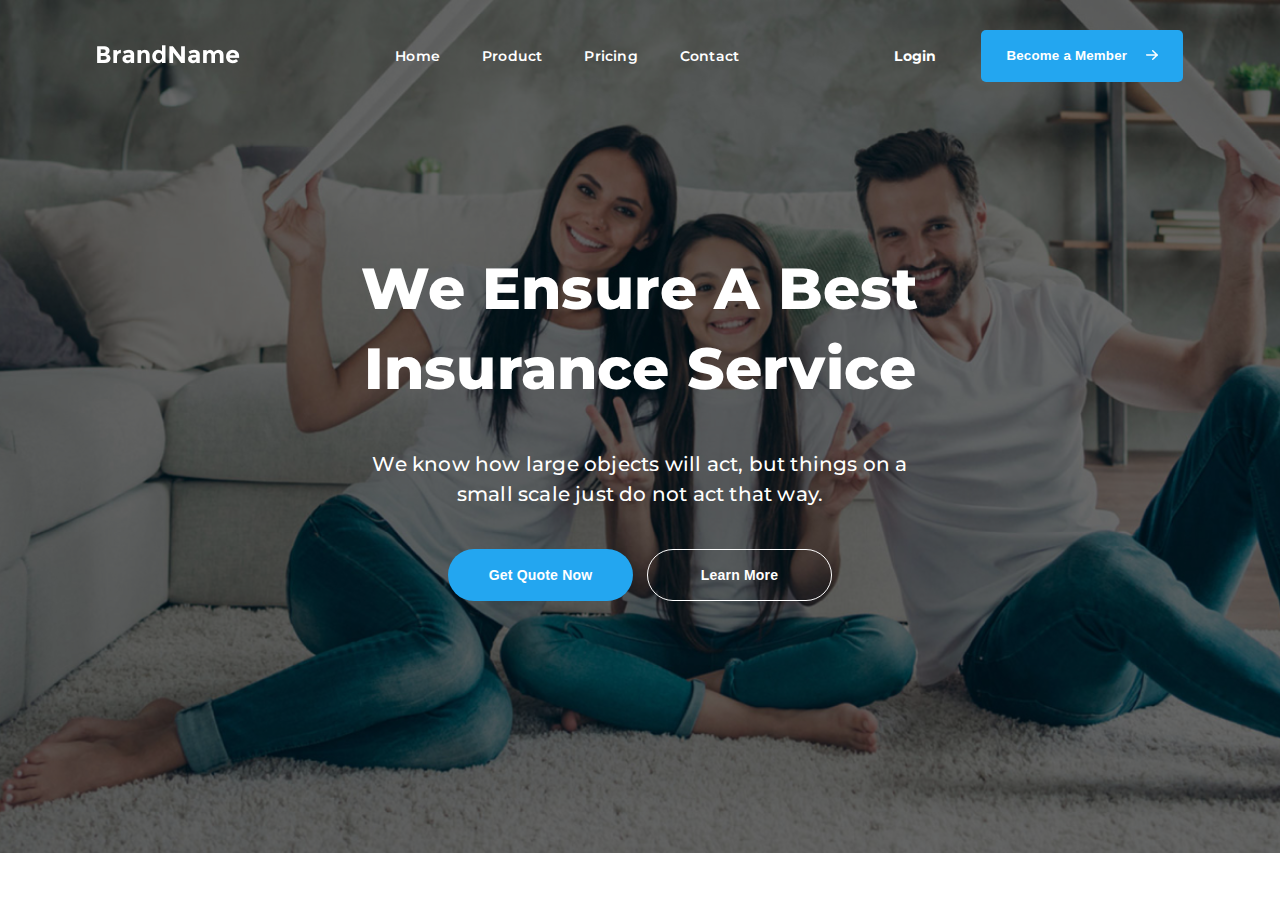
==== design-final-assignment/index.html @ e72a8375 "final-assignment-hero-section" ====
<!DOCTYPE html>
<html lang="en">
  <head>
    <meta charset="UTF-8" />
    <meta http-equiv="X-UA-Compatible" content="IE=edge" />
    <meta name="viewport" content="width=device-width, initial-scale=1.0" />
    <title>Design Final Assignment</title>
    <!-- font family  -->
    <link rel="preconnect" href="https://fonts.googleapis.com" />
    <link rel="preconnect" href="https://fonts.gstatic.com" crossorigin />
    <link
      href="https://fonts.googleapis.com/css2?family=Montserrat&display=swap"
      rel="stylesheet"
    />
    <!-- css link -->
    <link rel="stylesheet" href="style.css" />
  </head>
  <body>
    <header class="header">
      <nav class="navbar">
        <div class="logo"><img src="images/BrandName.png" alt="logo" /></div>
        <ul class="menu">
          <li class="menu__item">Home</li>
          <li class="menu__item">Product</li>
          <li class="menu__item">Pricing</li>
          <li class="menu__item">Contact</li>
        </ul>
        <div class="entry">
          <div class="login">Login</div>
          <button class="signup">
            <span class="signup__text">Become a Member</span>
            <span class="arrow__right"><img src="images/icon/arrow_right.png" alt=""></span>
          </button>
        </div>
      </nav>

      <div class="content">
         <h1 class="content__primary">We Ensure A Best <br/>Insurance Service</h1>
         <p class="content__secondary">We know how large objects will act, but things on a <br/>
            small scale just do not act that way.</p>
         <div class="content__buttons">
           <button class="content__buttons--quote">Get Quote Now</button>
           <button class="content__buttons--learn">Learn More</button>
         </div>
      </div>

    </header>
  </body>
</html>
---- design-final-assignment/style.css ----
* {
  margin: 0;
  padding: 0;
}

ul {
  list-style: none;
}

body {
  font-size: 14px;
  font-style: normal;
  box-sizing: border-box;
}

.header {
  background: rgba(0, 0, 0, 0.5) url("images/header.png.jpg");
  background-blend-mode: darken;
  height: 793px;
  padding: 30px;
  font-family: Montserrat;
  background-repeat: no-repeat;
  background-size: cover;
  color: #ffffff;
}

.navbar {
  display: flex;
  align-items: center;
  justify-content: space-around;
}

.menu {
  display: inline-flex;
}

.menu__item {
  padding: 0 21px;
  font-weight: 600;
  line-height: 24px;
  text-align: center;
  letter-spacing: 0.2px;
}

.entry {
  display: inline-flex;
  align-items: center;
}

.login {
  margin-right: 45px;
  font-weight: bold;
  line-height: 22px;
  text-align: right;
  letter-spacing: 0.2px;
}

.signup {
  background: #23a6f0;
  border-radius: 5px;
  padding: 15px 25px;
  border: none;
  color: white;
}

.signup__text {
  font-weight: bold;
  line-height: 22px;
  letter-spacing: 0.2px;
  margin-right: 15px;
}

.content {
  text-align: center;
  margin-top: 167px;
}

.content__primary {
  font-weight: 800;
  font-size: 58px;
  line-height: 80px;
  text-align: center;
  letter-spacing: 0.2px;
}

.content__secondary {
  margin-top: 40px;
  font-weight: 500;
  font-size: 20px;
  line-height: 30px;
  letter-spacing: 0.2px;
}

.content__buttons {
  margin-top: 40px;
}

.content__buttons--quote {
  background: #23a6f0;
  border-radius: 37px;
  width: 185px;
  height: 52px;
  border: none;
  color: white;
  font-weight: bold;
  font-size: 14px;
  line-height: 22px;
  letter-spacing: 0.2px;
}

.content__buttons--learn{
  border-radius: 37px;
  width: 185px;
  height: 52px;
  padding: 185 52;
  border: 1px solid #FFFFFF;
  box-sizing: border-box;
  font-weight: bold;
  font-size: 14px;
  line-height: 22px;
  letter-spacing: 0.2px;
  margin-left: 10px;
  background-color: Transparent;
  color:white;
}
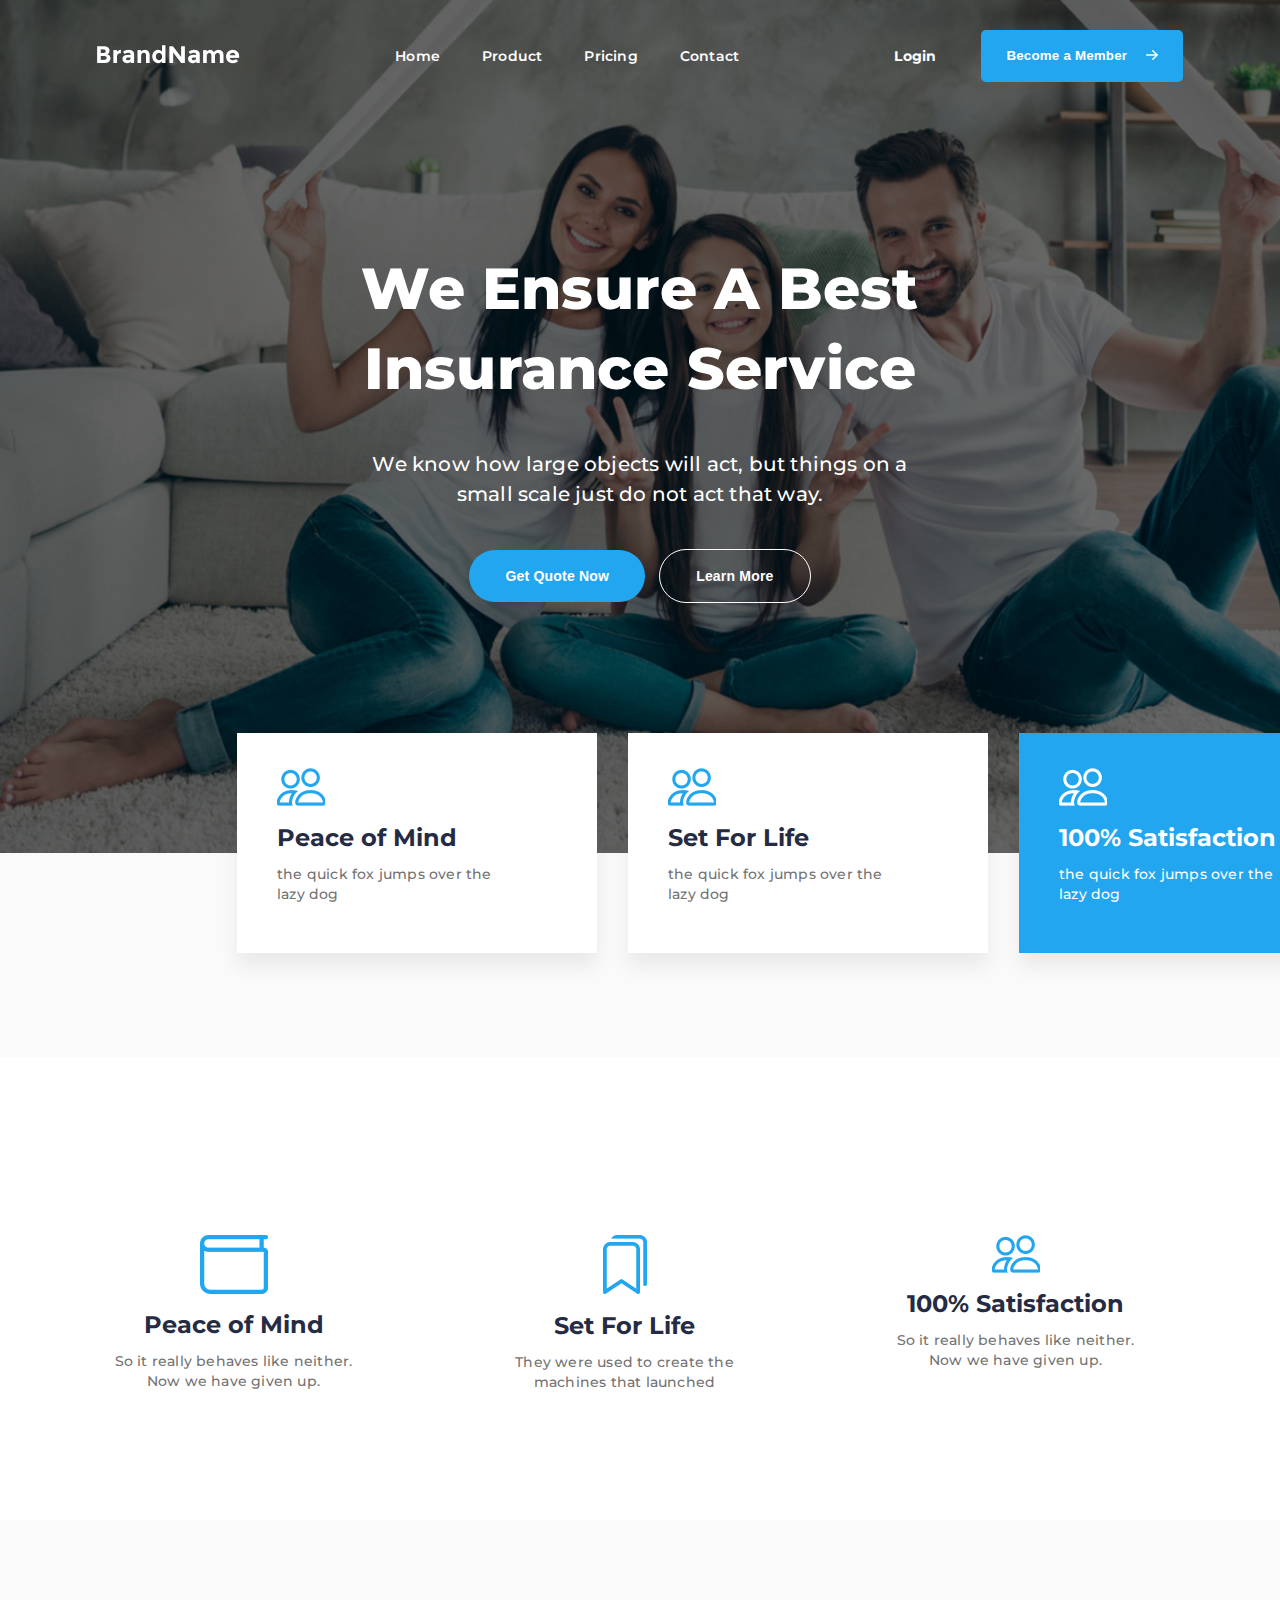
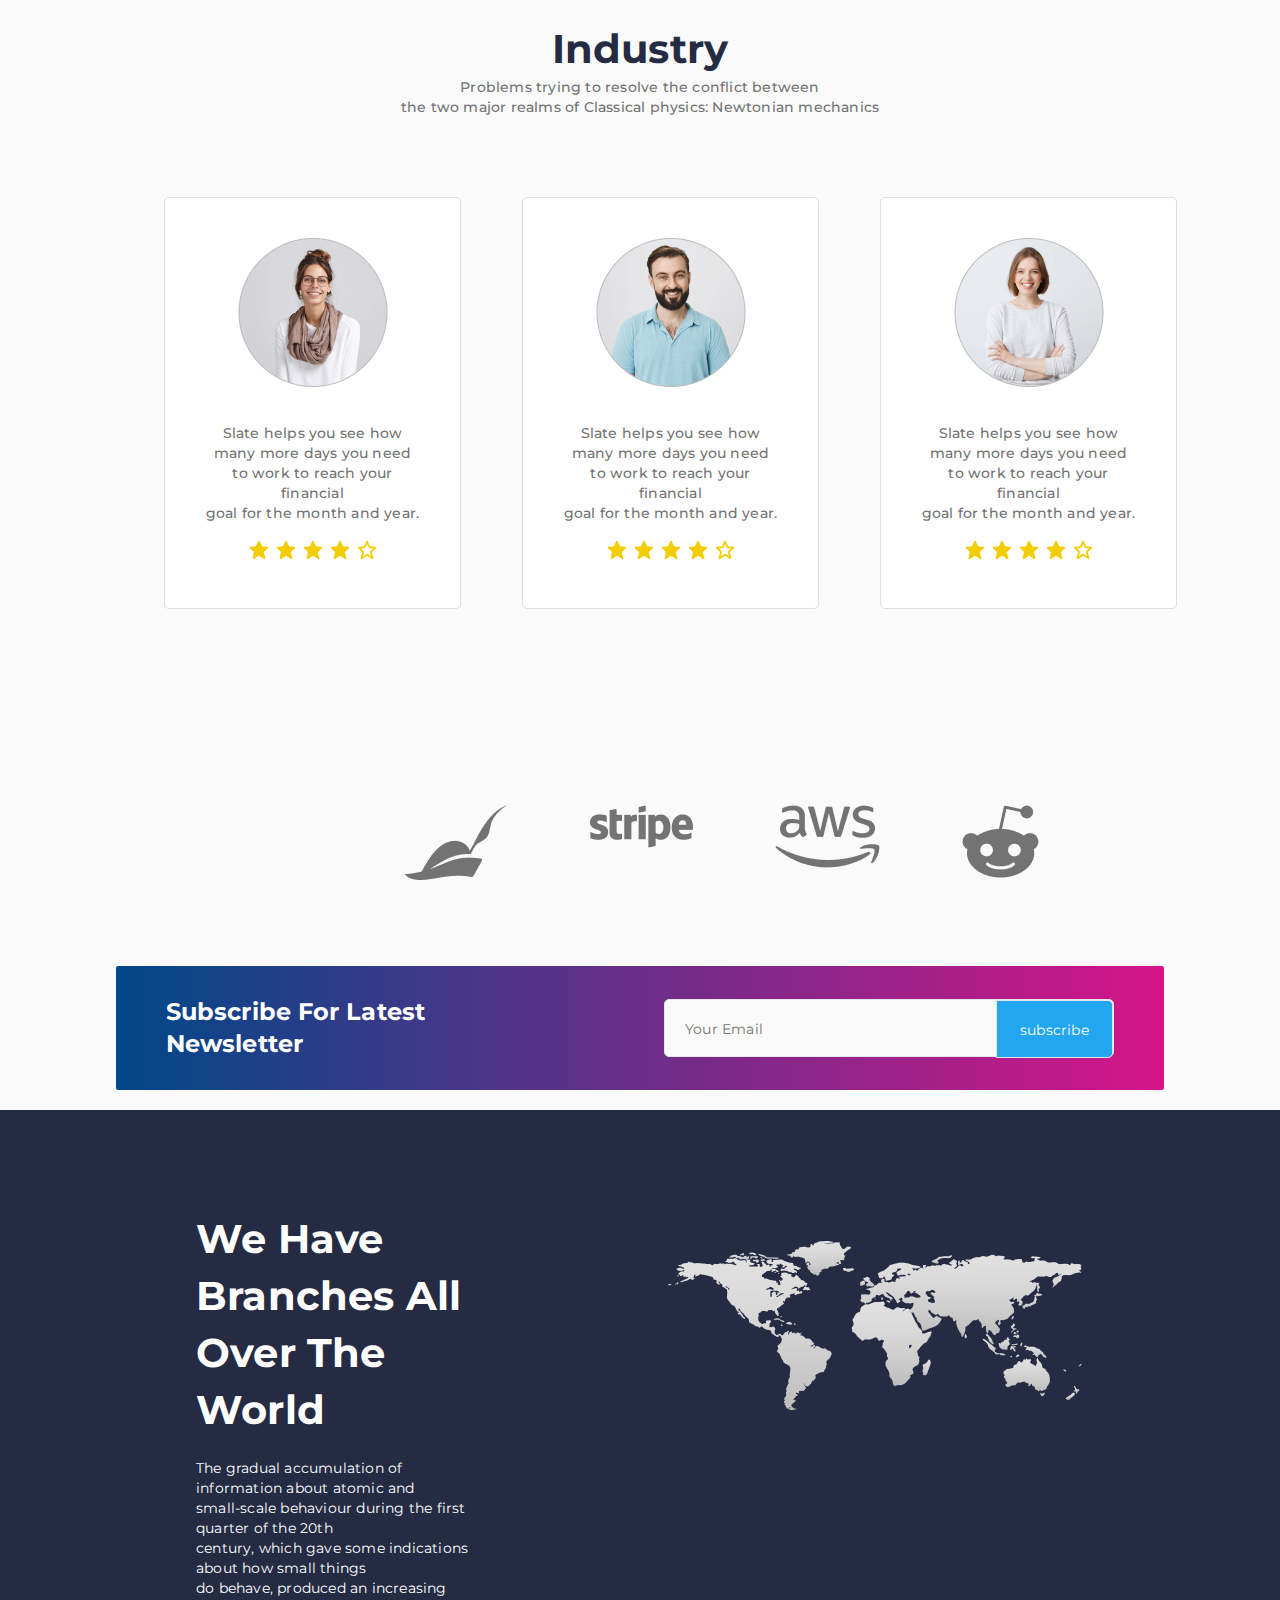
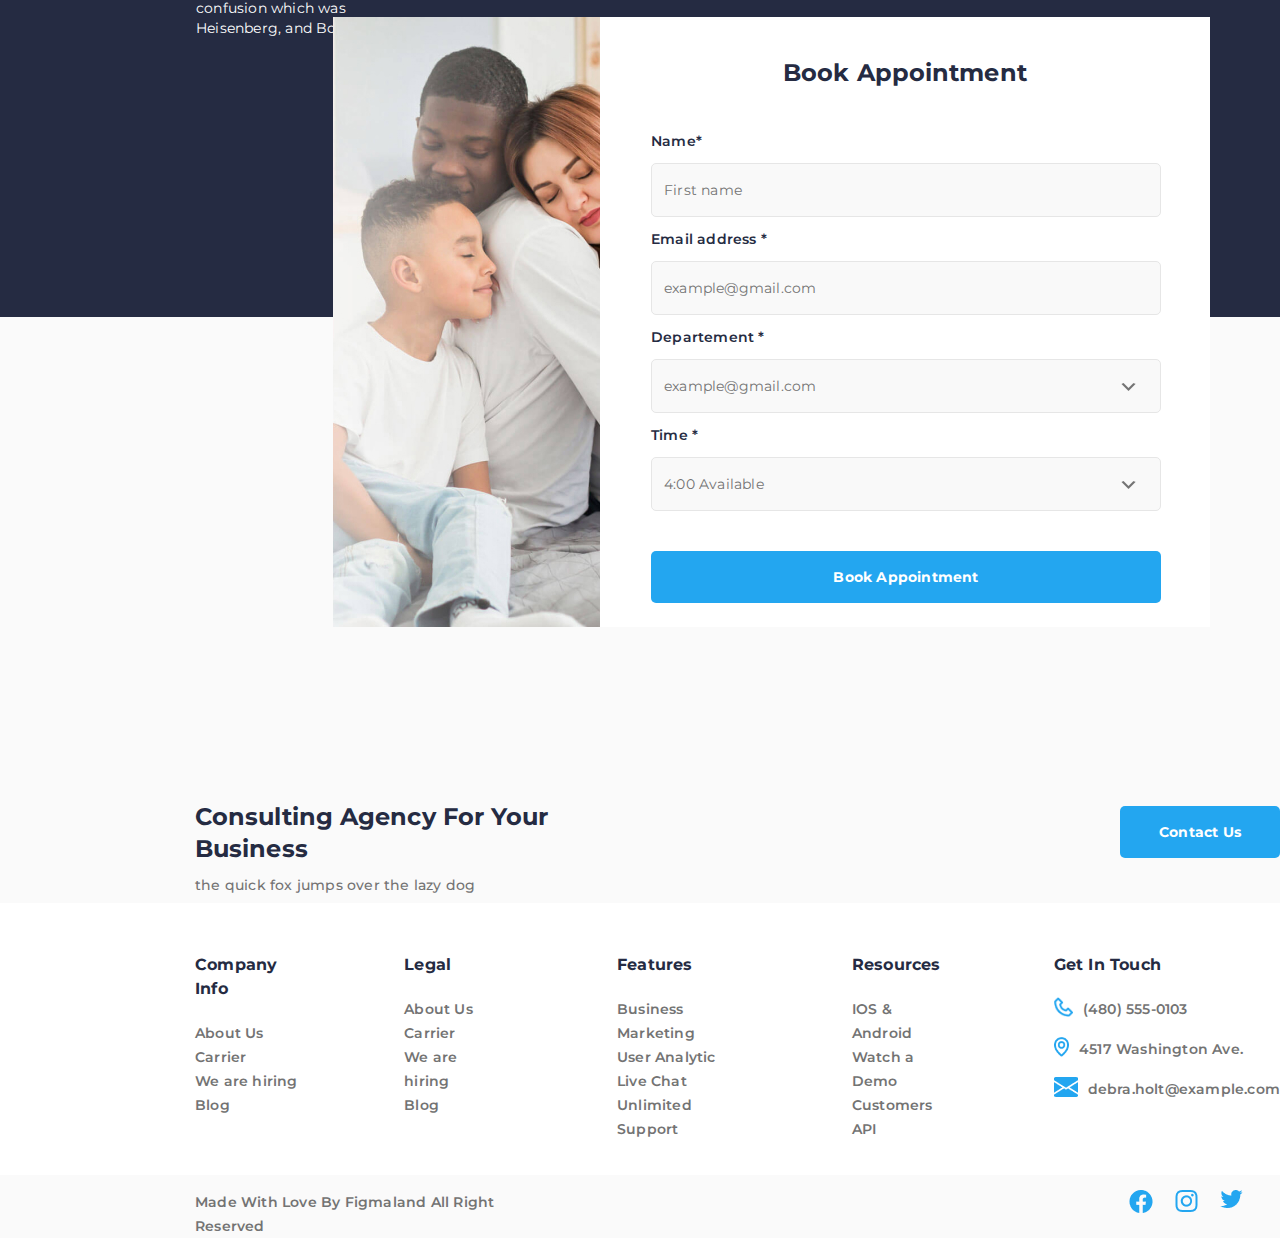
==== commit 18586435: "design final assig" ====
--- a/design-final-assignment/index.html
+++ b/design-final-assignment/index.html
@@ -1,49 +1,330 @@
-<!DOCTYPE html>
-<html lang="en">
-  <head>
-    <meta charset="UTF-8" />
-    <meta http-equiv="X-UA-Compatible" content="IE=edge" />
-    <meta name="viewport" content="width=device-width, initial-scale=1.0" />
-    <title>Design Final Assignment</title>
-    <!-- font family  -->
-    <link rel="preconnect" href="https://fonts.googleapis.com" />
-    <link rel="preconnect" href="https://fonts.gstatic.com" crossorigin />
-    <link
-      href="https://fonts.googleapis.com/css2?family=Montserrat&display=swap"
-      rel="stylesheet"
-    />
-    <!-- css link -->
-    <link rel="stylesheet" href="style.css" />
-  </head>
-  <body>
-    <header class="header">
-      <nav class="navbar">
-        <div class="logo"><img src="images/BrandName.png" alt="logo" /></div>
-        <ul class="menu">
-          <li class="menu__item">Home</li>
-          <li class="menu__item">Product</li>
-          <li class="menu__item">Pricing</li>
-          <li class="menu__item">Contact</li>
-        </ul>
-        <div class="entry">
-          <div class="login">Login</div>
-          <button class="signup">
-            <span class="signup__text">Become a Member</span>
-            <span class="arrow__right"><img src="images/icon/arrow_right.png" alt=""></span>
-          </button>
-        </div>
-      </nav>
-
-      <div class="content">
-         <h1 class="content__primary">We Ensure A Best <br/>Insurance Service</h1>
-         <p class="content__secondary">We know how large objects will act, but things on a <br/>
-            small scale just do not act that way.</p>
-         <div class="content__buttons">
-           <button class="content__buttons--quote">Get Quote Now</button>
-           <button class="content__buttons--learn">Learn More</button>
-         </div>
-      </div>
-
-    </header>
-  </body>
-</html>
+<!DOCTYPE html>
+<html lang="en">
+  <head>
+    <meta charset="UTF-8" />
+    <meta http-equiv="X-UA-Compatible" content="IE=edge" />
+    <meta name="viewport" content="width=device-width, initial-scale=1.0" />
+    <title>Design Final Assignment</title>
+    <!-- font family  -->
+    <link rel="preconnect" href="https://fonts.googleapis.com" />
+    <link rel="preconnect" href="https://fonts.gstatic.com" crossorigin />
+    <link
+      href="https://fonts.googleapis.com/css2?family=Montserrat&display=swap"
+      rel="stylesheet"
+    />
+    <!-- css link -->
+    <link rel="stylesheet" href="style.css" />
+    <link rel="stylesheet" href="responsive.css">
+
+  </head>
+  <body>
+    <header class="header">
+      <nav class="navbar">
+        <div class="logo"><img src="images/BrandName.png" alt="logo" /></div>
+        <ul class="menu">
+          <li class="menu__item">Home</li>
+          <li class="menu__item">Product</li>
+          <li class="menu__item">Pricing</li>
+          <li class="menu__item">Contact</li>
+        </ul>
+        <div class="entry">
+          <div class="login">Login</div>
+          <button class="signup">
+            <span class="signup__text">Become a Member</span>
+            <span class="arrow__right"><img src="images/icon/arrow_right.png" alt=""></span>
+          </button>
+        </div>
+      </nav>
+<!-- first section -->
+      <div class="content">
+         <h1 class="content__primary">We Ensure A Best <br/>Insurance Service</h1>
+         <p class="content__secondary">We know how large objects will act, but things on a <br/>
+            small scale just do not act that way.</p>
+         <div class="content__buttons">
+           <button class="button__quote">Get Quote Now</button>
+           <button class="button__learn">Learn More</button>
+         </div>
+      </div>
+      <!-- secong section -->
+      <div class="header__foot">
+        <div class="card__peace">
+          <ul>
+            <li><img src="images/icon/user.png" alt=""></li>
+            <li><h3 class="h3__class">Peace of Mind</h3></li>
+            <li><p class="common__para">the quick fox jumps over the <br/>
+              lazy dog</li></p>
+          </ul>
+        </div>
+        <div class="card__peace">
+          <ul>
+            <li><img src="images/icon/user.png" alt=""></li>
+            <li><h3 class="h3__class">Set For Life</h3></li>
+            <li><p class="common__para">the quick fox jumps over the <br/>
+              lazy dog</li></p>
+          </ul>
+        </div>
+        <div class="card__peace diff__color">
+          <ul>
+            <li><img src="images/icon/user-white.png" alt=""></li>
+            <li><h3 class="h3__class white__color">100% Satisfaction</h3></li>
+            <li><p class="common__para white__color">the quick fox jumps over the <br/>
+              lazy dog</li></p>
+          </ul>
+        </div>
+      </div>
+    </header>
+    <main>
+      <!-- third section -->
+      <section class="peace__content">
+        <div class="card__peace__content">
+          <ul>
+            <li><img src="images/icon/peaceofmind.png" alt=""></li>
+            <li><h3 class="h3__class">Peace of Mind </h3></li>
+            <li><p class="common__para">So it really behaves like neither. <br>
+              Now we have given up. </li></p>
+          </ul>
+        </div>
+        <div class="card__peace__content">
+          <ul>
+            <li><img src="images/icon/setforlife.png" alt=""></li>
+            <li><h3 class="h3__class">Set For Life</h3></li>
+            <li><p class="common__para">They were used to create the <br>
+              machines that launched </li></p> 
+          </ul>
+        </div>
+        <div class="card__peace__content">
+          <ul>
+            <li><img src="images/icon/user.png" alt=""></li>
+            <li><h3 class="h3__class">100% Satisfaction</h3></li>
+            <li><p class="common__para">So it really behaves like neither. <br>
+              Now we have given up. </li></p>
+          </ul>
+        </div>
+      </section>
+      <!-- fourth section -->
+      <section class="industry">
+        <div class="industry__main">
+          <h2 class="industry__content">Industry</h2>
+          <p class="industry__secondary">Problems trying to resolve the conflict between <br>
+            the two major realms of Classical physics: Newtonian mechanics </p>
+        </div>
+        <div class="review__section">
+          <div class="review__one">
+            <ul>
+              <li ><img src="images/user.1.jpg" alt=""></li>
+              <li class="review__content">Slate helps you see how <br>
+              many more days you need <br>
+              to work to reach your financial <br>
+              goal for the month and year.</li>
+              <li><img src="images/stars.png" alt=""></li>
+            </ul>
+          </div>
+          <div class="review__one">
+            <ul>
+              <li><img src="images/user.2.jpg" alt=""></li>
+              <li class="review__content">Slate helps you see how <br>
+              many more days you need <br> 
+              to work to reach your financial <br>
+              goal for the month and year.</li>
+              <li><img src="images/stars.png" alt=""></li>
+            </ul>
+          </div>
+          <div class="review__one">
+            <ul>
+              <li><img src="images/user.3.jpg" alt=""></li>
+              <li class="review__content">Slate helps you see how <br>
+              many more days you need <br>
+              to work to reach your financial <br>
+              goal for the month and year.</li>
+              <li><img src="images/stars.png" alt=""></li>
+            </ul>
+          </div>
+        </div>
+      </section>
+      <!-- fifth section -->
+      <section class="client">
+        <div class="client__logos">
+          <div class="logos__individuals">
+           <img src="images/icon/Vector (1).png" alt="">
+          </div>
+          <div class="logos__individuals">
+            <img src="images/icon/Vector (2).png" alt="">
+           </div>
+           <div class="logos__individuals">
+            <img src="images/icon/Vector (3).png" alt="">
+           </div>
+           <div class="logos__individuals">
+            <img src="images/icon/Vector (4).png" alt="">
+           </div>
+           <div class="logos__individuals">
+            <img src="images/icon/Vector (5).png" alt="">
+           </div>
+           <div class="logos__individuals">
+            <img src="images/icon/Vector (6).png" alt="">
+           </div>
+        </div>
+    
+        <div class="subscription">
+          <div class="subscription__content">Subscribe For Latest <br>
+            Newsletter</div>
+            <div class="subscription__email">
+              <div class="email">Your Email</div>
+              <div class="subscribe"> <p class="p">subscribe</p> </div>
+            </div>
+        </div>
+      </section>
+      <!-- sixth section -->
+      <section class="branches">
+        <div class="branches__section">
+          <div class="branches__content">
+            <h2 class="brances__content--main">We Have Branches All <br>
+              Over The World</h2>
+              <div class="branches__content--secondary">The gradual accumulation of information about atomic and <br>
+                small-scale behaviour during the first quarter of the 20th  <br>
+                century, which gave some indications about how small things  <br>
+                do behave, produced an increasing confusion which was  <br>
+                Heisenberg, and Born.</div>
+          </div>
+          <div class="branches__image"><img src="images/world.png" alt=""></div>
+        </div>
+      </section>
+      <!-- seventh section -->
+      <section class="appointment">
+        <div class="appointment__section">
+          <div class="appointment__img"><img src="images/contact-cover.2.jpg" alt=""></div>
+          <div class="appointment__form">
+            <div class="appointment__form--header">Book Appointment</div>
+            <div class="appointment__form--content">
+              <form action="/action_page.php">
+                <div class="row">
+                  <div class="col-25">
+                    <label for="fname">Name*</label>
+                  </div>
+                  <div class="col-75">First name </div>
+                </div>
+                <div class="row">
+                  <div class="col-25">
+                    <label for="lname">Email address *</label>
+                  </div>
+                  <div class="col-75"> example@gmail.com </div>
+                </div>
+                <div class="row">
+                  <div class="col-25">
+                    <label for="country">Departement *</label>
+                  </div>
+                  <div class="col-75"> example@gmail.com
+                    <img class="input__img" src="./images/icon/option.png" alt="">
+                  </div>
+                </div>
+                <div class="row">
+                  <div class="col-25">
+                    <label for="country">Time *</label>
+                  </div>
+                  <div class="col-75"> 4:00 Available
+                    <img class="input__img1" src="./images/icon/option.png" alt="">
+                  </div>
+                </div>
+                <div class="btn__submit">
+                  <div class="btn__submit--content">Book Appointment</div>
+                </div>
+              </form>
+            </div>
+            </div>
+          </div>
+        </div>
+      </section>
+      <!-- eigth section -->
+      <section class="cnt">
+        <div class="cnt-content">
+          <div class="cnt__heading">Consulting Agency For Your Business</div>
+          <dviv class="cnt__secondary">the quick fox jumps over the lazy dog</dviv>
+        </div>
+        <div class="cnt-btn">
+         <div class="cnt-btn__cont">
+          <div class="cnt-btn-content">Contact Us</div>
+         </div>
+          
+        </div>
+      </section>
+      <!-- footer section -->
+       <footer>
+        <div class="footer-content">
+          <div class="company">
+            <ul>
+              <li class="heading">Company Info</li>
+              <li>About Us</li>
+              <li>Carrier</li>
+              <li>We are hiring</li>
+              <li>Blog</li>   
+            </ul> 
+           </div>
+           <div class="legal ">
+            <ul>
+              <li class="heading">Legal</li>
+              <li>About Us</li>
+              <li>Carrier</li>
+              <li>We are hiring</li>
+              <li>Blog</li>   
+            </ul> 
+           </div>
+           <div class="features ">
+            <ul>
+              <li class="heading">Features</li>
+              <li>Business Marketing</li>
+              <li>User Analytic</li>
+              <li>Live Chat</li>
+              <li>Unlimited Support</li>   
+            </ul> 
+           </div>
+           <div class="resources ">
+            <ul>
+              <li class="heading">Resources</li>
+              <li>IOS & Android</li>
+              <li>Watch a Demo</li>
+              <li>Customers</li>
+              <li>API</li>   
+            </ul> 
+           </div>
+           <div class="touch ">
+            <ul>
+              
+              <li class="heading">Get In Touch</li> 
+            
+                <div class="call">
+                  <img class="imgg" src="./images/icon/call.png" alt="">
+                  <p class="cnt__content">(480) 555-0103</p>
+                </div>
+            
+           
+                <div class="call">
+                  <img class="imgg" src="./images/icon/location.png" alt="">
+                  <p class="cnt__content">4517 Washington Ave.</p>
+                </div>
+            
+            
+                <div class="call">
+                  <img class="imgg" src="./images/icon/mail.png" alt="">
+                  <p class="cnt__content">debra.holt@example.com</p>
+                </div>
+      
+              
+              
+            </ul> 
+           </div>
+        </div>
+       </footer>
+       <!-- last part -->
+       <div class="last">
+         <div class="last__content">Made With Love By Figmaland All Right Reserved </div>
+         <div class="last__icons">
+         
+             <div class="space"><img src="./images/icon/facebook.png" alt=""></div>
+             <div class="space"><img src="./images/icon/instagram.png" alt=""></div>
+             <div class="space"><img src="./images/icon/twitter.png" alt=""></div>
+  
+         </div>
+       </div>
+
+    </main>
+  </body>
+</html>
--- a/design-final-assignment/style.css
+++ b/design-final-assignment/style.css
@@ -1,125 +1,569 @@
-* {
-  margin: 0;
-  padding: 0;
-}
-
-ul {
-  list-style: none;
-}
-
-body {
-  font-size: 14px;
-  font-style: normal;
-  box-sizing: border-box;
-}
-
-.header {
-  background: rgba(0, 0, 0, 0.5) url("images/header.png.jpg");
-  background-blend-mode: darken;
-  height: 793px;
-  padding: 30px;
-  font-family: Montserrat;
-  background-repeat: no-repeat;
-  background-size: cover;
-  color: #ffffff;
-}
-
-.navbar {
-  display: flex;
-  align-items: center;
-  justify-content: space-around;
-}
-
-.menu {
-  display: inline-flex;
-}
-
-.menu__item {
-  padding: 0 21px;
-  font-weight: 600;
-  line-height: 24px;
-  text-align: center;
-  letter-spacing: 0.2px;
-}
-
-.entry {
-  display: inline-flex;
-  align-items: center;
-}
-
-.login {
-  margin-right: 45px;
-  font-weight: bold;
-  line-height: 22px;
-  text-align: right;
-  letter-spacing: 0.2px;
-}
-
-.signup {
-  background: #23a6f0;
-  border-radius: 5px;
-  padding: 15px 25px;
-  border: none;
-  color: white;
-}
-
-.signup__text {
-  font-weight: bold;
-  line-height: 22px;
-  letter-spacing: 0.2px;
-  margin-right: 15px;
-}
-
-.content {
-  text-align: center;
-  margin-top: 167px;
-}
-
-.content__primary {
-  font-weight: 800;
-  font-size: 58px;
-  line-height: 80px;
-  text-align: center;
-  letter-spacing: 0.2px;
-}
-
-.content__secondary {
-  margin-top: 40px;
-  font-weight: 500;
-  font-size: 20px;
-  line-height: 30px;
-  letter-spacing: 0.2px;
-}
-
-.content__buttons {
-  margin-top: 40px;
-}
-
-.content__buttons--quote {
-  background: #23a6f0;
-  border-radius: 37px;
-  width: 185px;
-  height: 52px;
-  border: none;
-  color: white;
-  font-weight: bold;
-  font-size: 14px;
-  line-height: 22px;
-  letter-spacing: 0.2px;
-}
-
-.content__buttons--learn{
-  border-radius: 37px;
-  width: 185px;
-  height: 52px;
-  padding: 185 52;
-  border: 1px solid #FFFFFF;
-  box-sizing: border-box;
-  font-weight: bold;
-  font-size: 14px;
-  line-height: 22px;
-  letter-spacing: 0.2px;
-  margin-left: 10px;
-  background-color: Transparent;
-  color:white;
+* {
+  margin: 0;
+  padding: 0;
+}
+
+ul {
+  list-style: none;
+}
+
+body {
+  font-size: 14px;
+  font-style: normal;
+  box-sizing: border-box;
+  background-color: #FAFAFA;
+}
+
+.header {
+  background: rgba(0, 0, 0, 0.5) url("images/header.png.jpg");
+  background-blend-mode: darken;
+  height: 793px;
+  padding: 30px;
+  font-family: Montserrat;
+  background-repeat: no-repeat;
+  background-size: cover;
+  color: #ffffff;
+  position: relative;
+}
+
+.navbar {
+  display: flex;
+  align-items: center;
+  justify-content: space-around;
+}
+
+.menu {
+  display: inline-flex;
+}
+
+.menu__item {
+  padding: 0 21px;
+  font-weight: 600;
+  line-height: 24px;
+  text-align: center;
+  letter-spacing: 0.2px;
+}
+
+.entry {
+  display: inline-flex;
+  align-items: center;
+}
+
+.login {
+  margin-right: 45px;
+  font-weight: bold;
+  line-height: 22px;
+  text-align: right;
+  letter-spacing: 0.2px;
+}
+
+.signup {
+  background: #23a6f0;
+  border-radius: 5px;
+  padding: 15px 25px;
+  border: none;
+  color: white;
+}
+
+.signup__text {
+  font-weight: bold;
+  line-height: 22px;
+  letter-spacing: 0.2px;
+  margin-right: 15px;
+}
+
+.content {
+  text-align: center;
+  margin-top: 167px;
+}
+
+.content__primary {
+  font-weight: 800;
+  font-size: 58px;
+  line-height: 80px;
+  text-align: center;
+  letter-spacing: 0.2px;
+}
+
+.content__secondary {
+  margin-top: 40px;
+  font-weight: 500;
+  font-size: 20px;
+  line-height: 30px;
+  letter-spacing: 0.2px;
+}
+
+.content__buttons {
+  margin-top: 40px;
+}
+
+.button__quote {
+  background: #23a6f0;
+  border-radius: 37px;
+  padding: 15px 36px;
+  border: none;
+  color: white;
+  font-weight: bold;
+  font-size: 14px;
+  line-height: 22px;
+  letter-spacing: 0.2px;
+}
+
+.button__learn {
+  border-radius: 37px;
+  padding: 15px 36px;
+  border: 1px solid #ffffff;
+  box-sizing: border-box;
+  font-weight: bold;
+  font-size: 14px;
+  line-height: 22px;
+  letter-spacing: 0.2px;
+  margin-left: 10px;
+  background-color: Transparent;
+  color: white;
+}
+
+main {
+  position: relative;
+  background: #fafafa;
+}
+
+.header__foot {
+  display: flex;
+  justify-content: center;
+  align-items: center;
+  margin-left: 23vh;
+  position: absolute;
+  line-height: 20px;
+  bottom: -100px;
+
+}
+
+.card__peace {
+  padding: 35px 40px;
+  width: 280px;
+  height: 150px;
+  margin-right: 31px;
+  background: #ffffff;
+  box-shadow: 0px 13px 19px rgba(0, 0, 0, 0.07);
+}
+.h3__class {
+  font-family: Montserrat;
+  font-weight: bold;
+  font-size: 24px;
+  line-height: 32px;
+  margin-top: 10.86px;
+  color: #252B42;
+}
+
+.common__para {
+  font-family: Montserrat;
+  font-style: normal;
+  font-weight: 500;
+  font-size: 14px;
+  line-height: 20px;
+  letter-spacing: 0.2px;
+  color: #737373;
+  margin-top: 10px;
+}
+
+.diff__color{
+  background: #23A6F0;
+}
+
+.white__color{
+  color: #ffffff;
+}
+
+/* 3rd section of content */
+
+.peace__content{
+  margin-top:204px;
+  padding-top: 143px;
+  padding-bottom: 100px;
+  background:#ffffff;
+  display: flex;
+  justify-content: center;
+  text-align: center;
+}
+
+.card__peace__content{
+  padding: 35px 40px ;
+  width: 280px;
+  height: 150px;
+  margin-right: 31px;
+}
+
+.industry__main{
+  text-align: center;
+  font-family: Montserrat;
+  font-style: normal;
+  padding-top: 100px;
+}
+.industry__content{
+  font-weight: bold;
+  font-size: 40px;
+  line-height: 57px;
+  letter-spacing: 0.2px;
+  color: #252B42;
+}
+.industry__secondary{
+  font-weight: 500;
+  font-size: 14px;
+  line-height: 20px;
+  letter-spacing: 0.2px;
+  color: #737373;
+  padding-bottom: 80px;
+}
+
+.review__section{
+  display: flex;
+  justify-content: center;
+  align-items: center;
+  line-height: 20px;
+  padding-bottom: 196px;
+
+}
+.review__one{
+  padding: 40px 35px;
+  width: 297px;
+  background: #FFFFFF;
+  border: 1px solid #DEDEDE;
+  box-sizing: border-box;
+  border-radius: 5px;
+  margin-left: 61px;
+  text-align: center;
+
+}
+.review__content{
+  padding-top: 30px;
+  padding-bottom: 16px;
+  font-family: Montserrat;
+  font-style: normal;
+  font-weight: 500;
+  font-size: 14px;
+  line-height: 20px;
+  letter-spacing: 0.2px;
+  color: #737373;
+}
+.client__logos{
+  display: flex;
+  justify-content:space-around;
+  margin-bottom: 80px;
+  padding:0px 200px;
+}
+ 
+.logos__individuals{
+  /* margin-left: 85px; */
+  line-height:20px
+}
+
+.subscription{
+  width: 1048px;
+  height: 124px;
+  background: linear-gradient(270deg, #D71489 -1.04%, #004788 100%);
+  border-radius: 2px;
+  margin: auto;
+  margin-bottom: 20px;
+  display:flex;
+  justify-content: space-between;
+}
+
+.subscription__content{
+  font-family: Montserrat;
+  font-style: normal;
+  font-weight: bold;
+  font-size: 24px;
+  line-height: 32px;
+  letter-spacing: 0.1px;
+  color: #FFFFFF;
+  padding:30px 50px;
+}
+
+.subscription__email{
+  width:450px;
+  height:58px;
+  background: #F9F9F9;
+  border: 1px solid #E6E6E6;
+  box-sizing: border-box;
+  border-radius: 5px;
+  margin: 33px 50px;
+  display: flex;
+  justify-content: space-between;
+}
+
+.email{
+  font-family: Montserrat;
+  font-style: normal;
+  font-weight: normal;
+  font-size: 14px;
+  line-height: 28px;
+  letter-spacing: 0.2px;
+  color: #737373;
+  padding: 15px 20px;
+}
+
+.subscribe{
+  width:117px;
+  height:58px;
+  background: #23A6F0;
+  border: 1px solid #E6E6E6;
+  box-sizing: border-box;
+  border-radius: 0px 5px 5px 0px;
+}
+.p{
+  font-family: Montserrat;
+  font-style: normal;
+  font-weight: normal;
+  font-size: 14px;
+  line-height: 28px;
+  text-align: center;
+  letter-spacing: 0.2px;
+  color: #FFFFFF;
+  padding:15px 22.5px;
+}
+
+.branches__section{
+  display: flex;
+  justify-content: space-between;
+  width:auto;
+  height:807px;
+  background: #252B42;
+}
+
+.branches__content{
+  font-family: Montserrat;
+  font-style: normal;
+  letter-spacing: 0.2px;
+  color: #FFFFFF;
+  padding:100px 196px;
+  letter-spacing: 0.2px;
+}
+
+.brances__content--main{
+  font-weight: bold;
+  font-size: 40px;
+  line-height: 57px;
+  margin-bottom: 20px;
+}
+
+.branches__content--secondary{
+  font-size: 14px;
+  line-height: 20px;
+}
+
+.branches__image{
+  margin-top:130px;
+  margin-right: 197px;
+
+}
+.appointment__section{
+  width:877px;
+  height:610px;
+  display: flex;
+  background: #FFFFFF;
+  margin: 333px;
+  position: relative;
+  margin-top: -300px;
+  margin-bottom: 134px;
+}
+.appointment__form--header{
+  width:610px;
+  margin-top: 40px;
+  font-family: Montserrat;
+  text-align: center;
+  font-weight: bold;
+  font-size: 24px;
+  line-height: 32px;
+  letter-spacing: 0.1px;
+  color: #252B42;
+  margin-bottom: 40px;
+}
+
+.appointment__form--content{
+  width: 510px;
+  height: 458px;
+  margin-left: 51px;
+}
+
+label{
+font-family: Montserrat;
+font-weight: 600;
+font-size: 14px;
+line-height: 24px;
+letter-spacing: 0.2px;
+color: #252B42;
+margin-bottom: 10px;
+}
+
+.col-75{
+  margin-top: 10px;
+  width: 100%;
+  padding: 12px;
+  background: #F9F9F9;
+  border: 1px solid #E6E6E6;
+  box-sizing: border-box;
+  border-radius: 5px;
+  font-family: Montserrat;
+  font-weight: normal;
+  font-size: 14px;
+  line-height: 28px;
+  letter-spacing: 0.2px;
+  color: #737373;
+  margin-bottom: 10px;
+}
+
+.btn__submit{
+  margin-top: 40px;
+  height: 52px;
+  background: #23A6F0;
+  border-radius: 5px;
+
+}
+
+.btn__submit--content{
+  font-family: Montserrat;
+  font-style: normal;
+  font-weight: bold;
+  font-size: 14px;
+  line-height: 22px;
+  text-align: center;
+  letter-spacing: 0.2px;
+  color: #FFFFFF;
+  padding-top: 15px;
+}
+
+.input__img{
+  margin-left: 300px;
+}
+
+.input__img1{
+  margin-left: 353px;
+}
+
+.cnt{
+  height: 142px;
+  display: flex;
+  font-family: Montserrat;
+  font-style: normal;
+}
+
+.cnt-content{
+  padding-top: 40px;
+  padding-left: 195px;
+}
+
+.cnt__heading{
+  font-weight: bold;
+  font-size: 24px;
+  line-height: 32px;
+  letter-spacing: 0.1px;
+  color: #252B42;
+  margin-bottom: 10px;
+}
+
+.cnt__secondary{
+  font-weight: 500;
+  font-size: 14px;
+  line-height: 20px;
+  letter-spacing: 0.2px;
+  color: #737373;
+}
+
+.cnt-btn{
+  padding-top: 45px;
+  padding-left: 500px; 
+}
+
+.cnt-btn__cont{
+  width:160px;
+  height:52px;
+  background: #23A6F0;
+  border-radius: 5px;
+}
+
+.cnt-btn-content{
+  font-weight: bold;
+  font-size: 14px;
+  line-height: 22px;
+  text-align: center;
+  letter-spacing: 0.2px;
+  color: #FFFFFF;
+  padding-top: 15px;
+}
+
+footer{
+  height:272px;
+  background-color: #ffffff;
+  font-family: Montserrat;
+  font-style: normal;
+  line-height: 24px;
+  letter-spacing: 0.2px;
+  font-weight: 600;
+  font-size: 14px;
+  color: #737373;
+}
+
+.footer-content{
+  display: flex;
+  padding-top: 50px;
+  padding-left: 195px;
+}
+
+.heading{
+  font-weight: bold;
+  font-size: 16px;
+  color: #252B42;
+  margin-bottom: 20px;
+}
+
+.company{
+  padding-bottom: 20px;
+}
+.legal{
+  margin-left: 100px;
+}
+.features{
+  margin-left:120px;
+}
+.resources{
+  margin-left: 100px;
+}
+
+.touch{
+  margin-left: 100px;
+}
+.call{
+  display: flex;
+}
+
+.last{
+  display: flex;
+  font-family: Montserrat;
+  font-style: normal;
+  font-weight: 600;
+  font-size: 14px;
+  line-height: 24px;
+  letter-spacing: 0.2px;
+  color: #737373;
+}
+
+.last__content{
+  padding-top: 15px;
+  margin-left: 195px;
+  padding-right:600px;
+}
+.last__icons{
+  padding-top: 15px;
+  display: flex;
+  padding-right:15px;
+}
+.space{
+  padding-right: 22px;
+}
+
+.imgg{
+    height: 20px;
+    margin-bottom: 20px;
+    margin-right: 10px;
 }--- a/design-final-assignment/responsive.css
+++ b/design-final-assignment/responsive.css
@@ -0,0 +1,8 @@
+@media only screen and (max-width: 600px) {
+
+.content__primary{
+    font-size: 40px;
+    color: brown;
+}
+
+}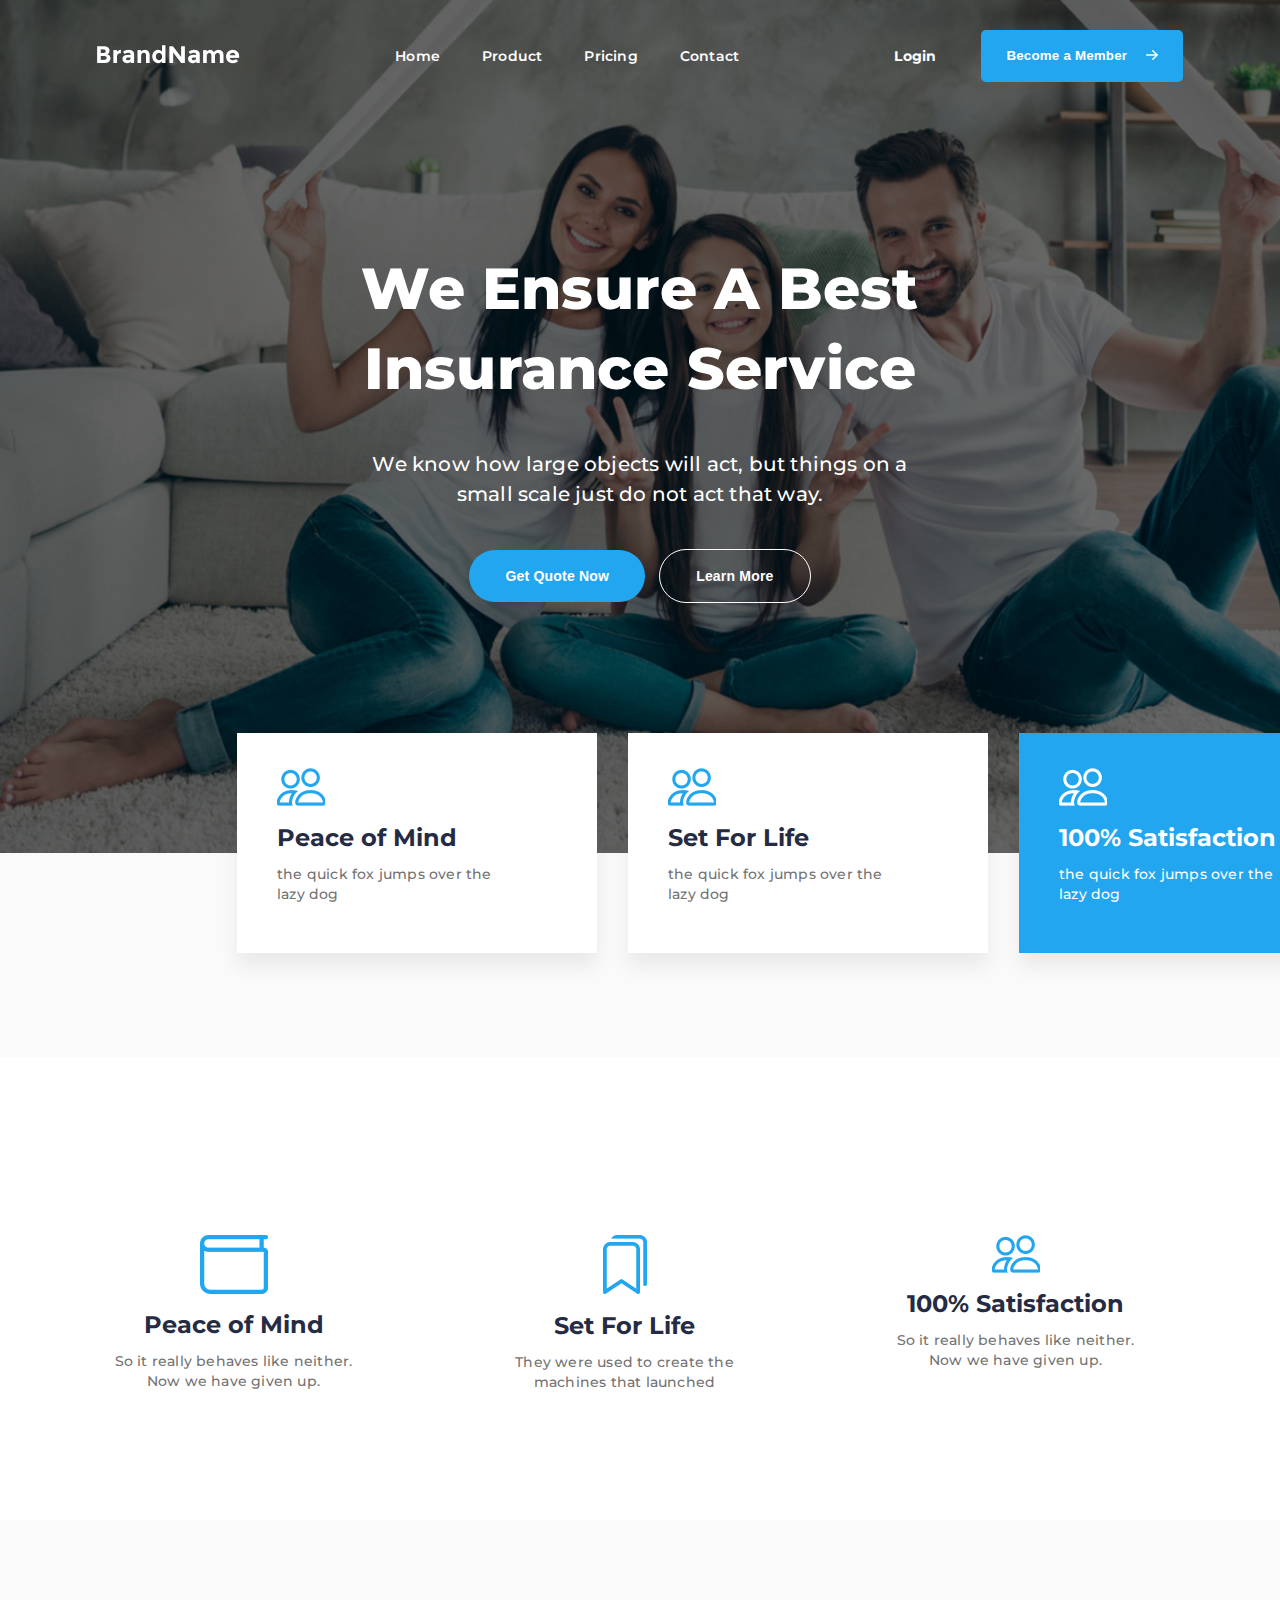
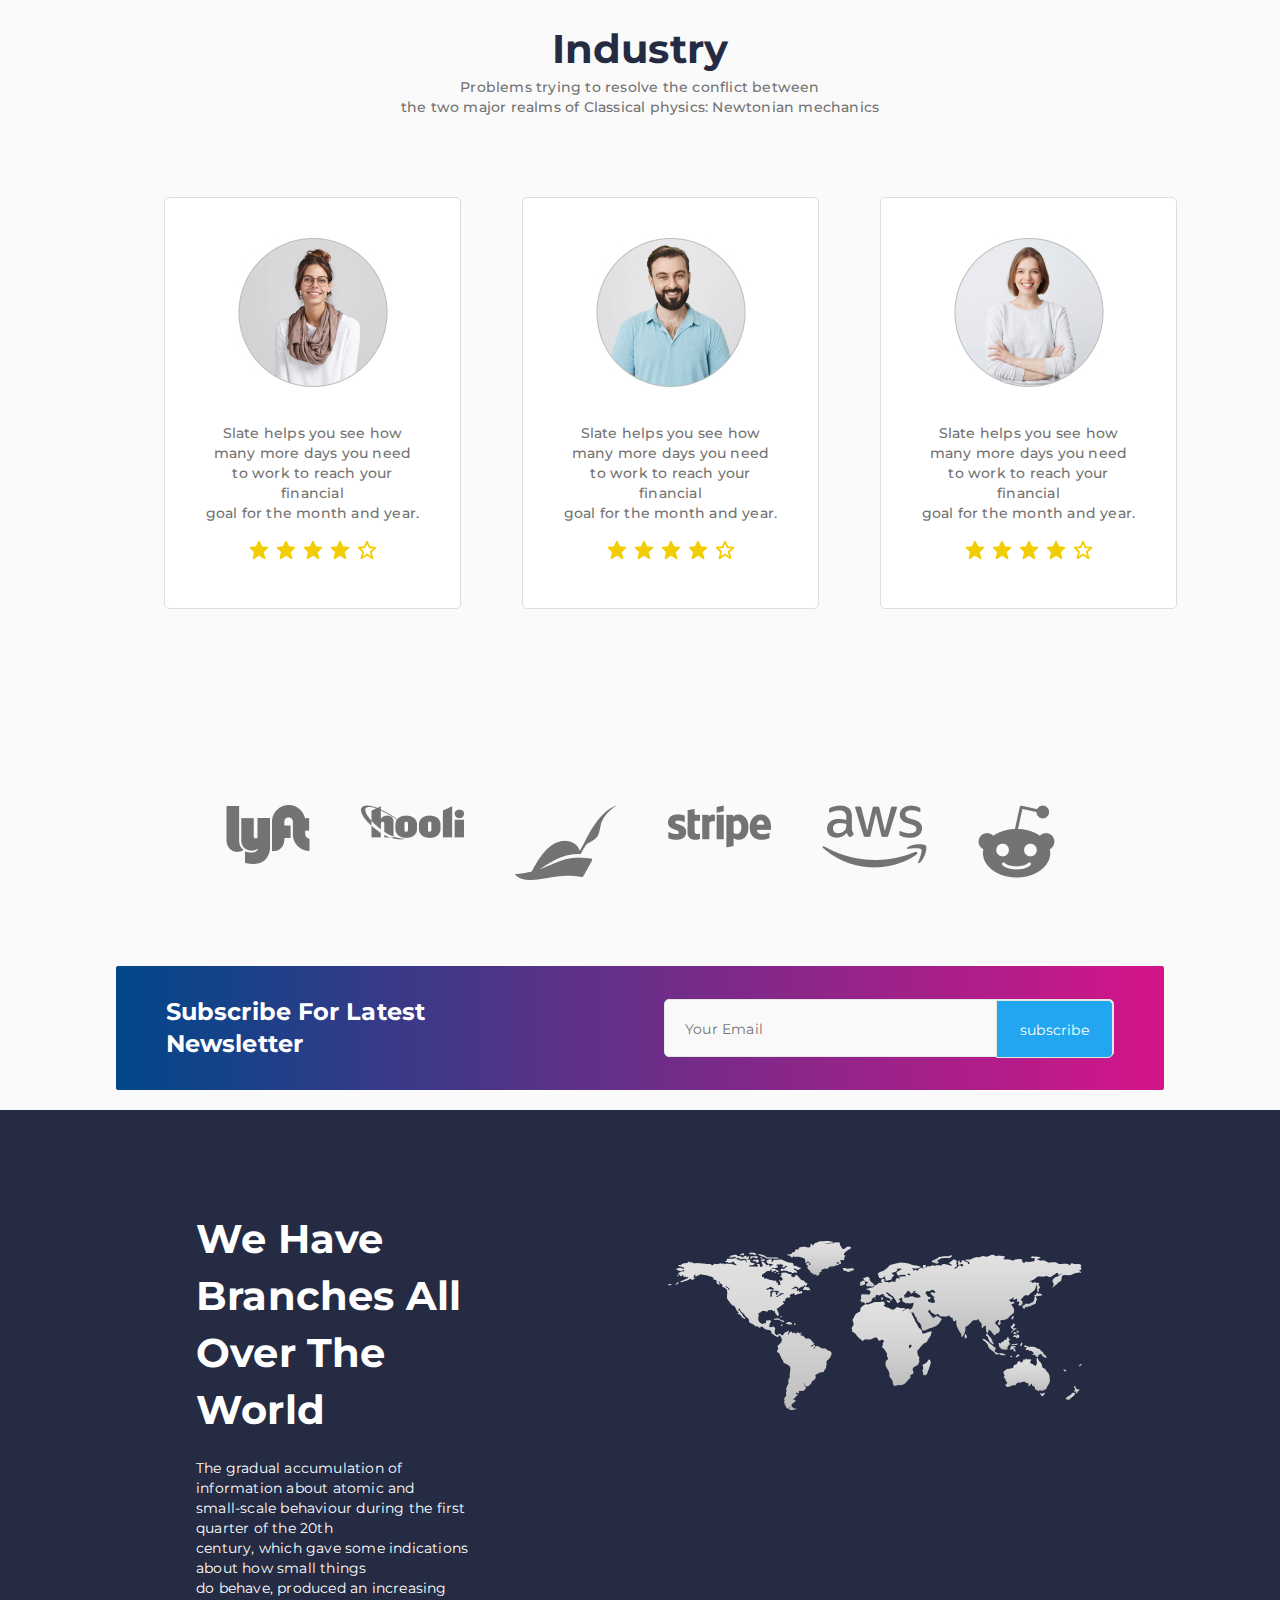
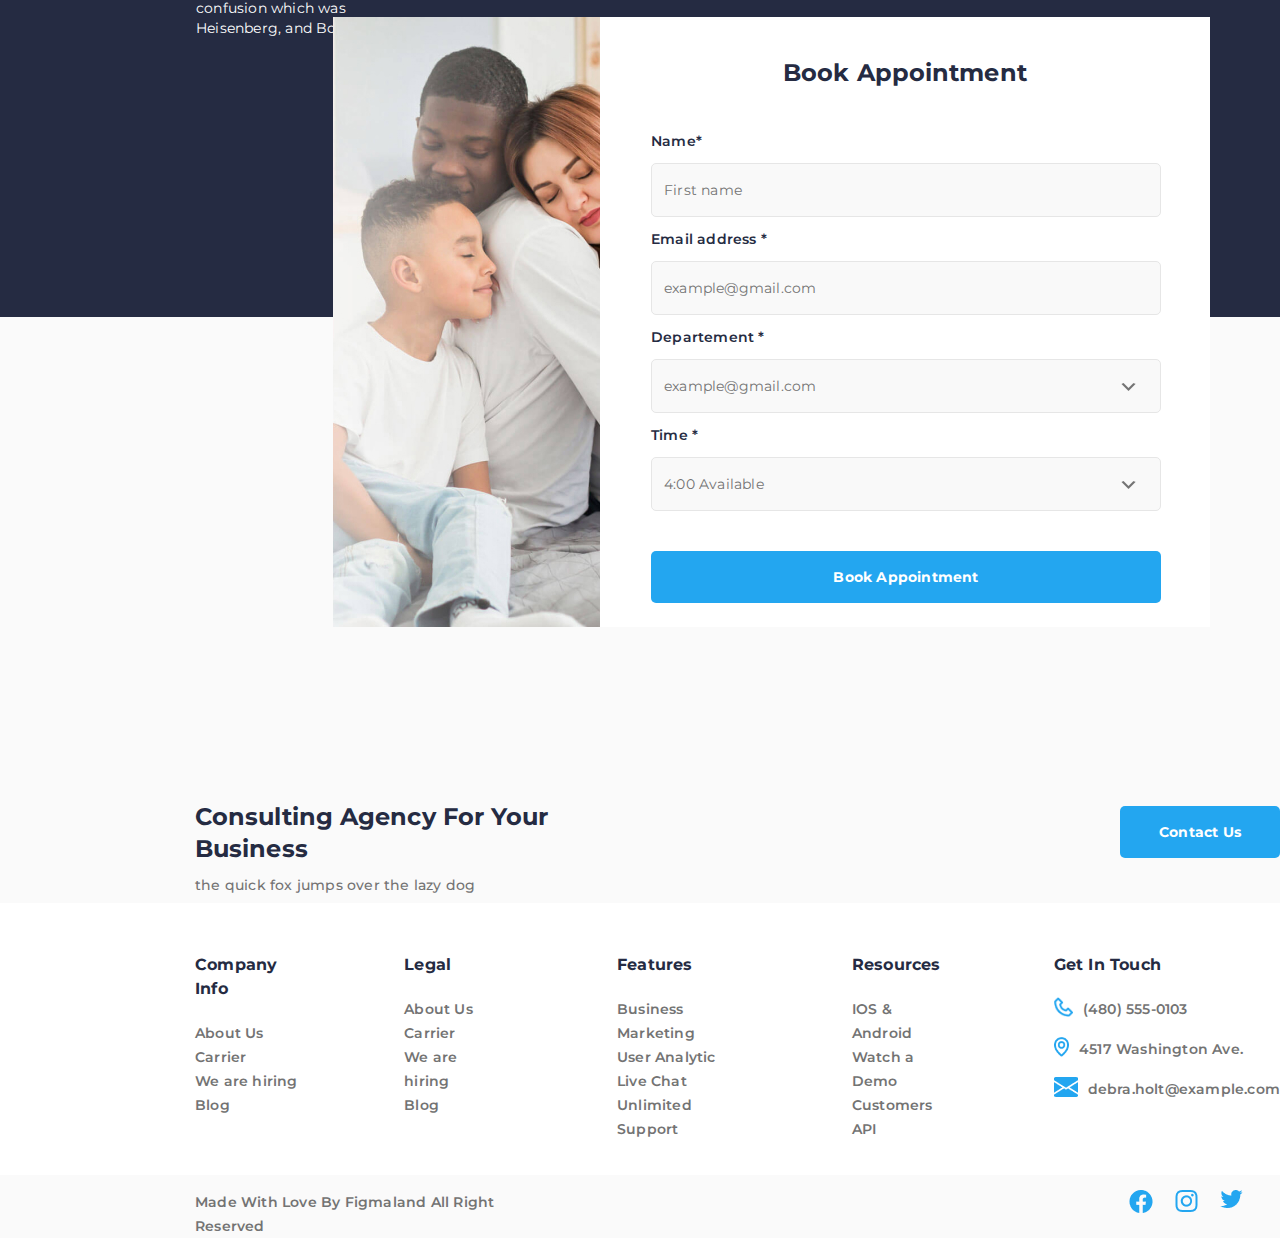
==== commit 392f866e: "assignment" ====
--- a/design-final-assignment/index.html
+++ b/design-final-assignment/index.html
@@ -148,7 +148,7 @@
            <img src="images/icon/Vector (1).png" alt="">
           </div>
           <div class="logos__individuals">
-            <img src="images/icon/Vector (2).png" alt="">
+            <img src="images/icon/Vector.png" alt="">
            </div>
            <div class="logos__individuals">
             <img src="images/icon/Vector (3).png" alt="">
--- a/design-final-assignment/responsive.css
+++ b/design-final-assignment/responsive.css
@@ -2,7 +2,9 @@
 
 .content__primary{
     font-size: 40px;
-    color: brown;
 }
-
+.content__buttons{
+   display: flex;
+   direction: column;
+}
 }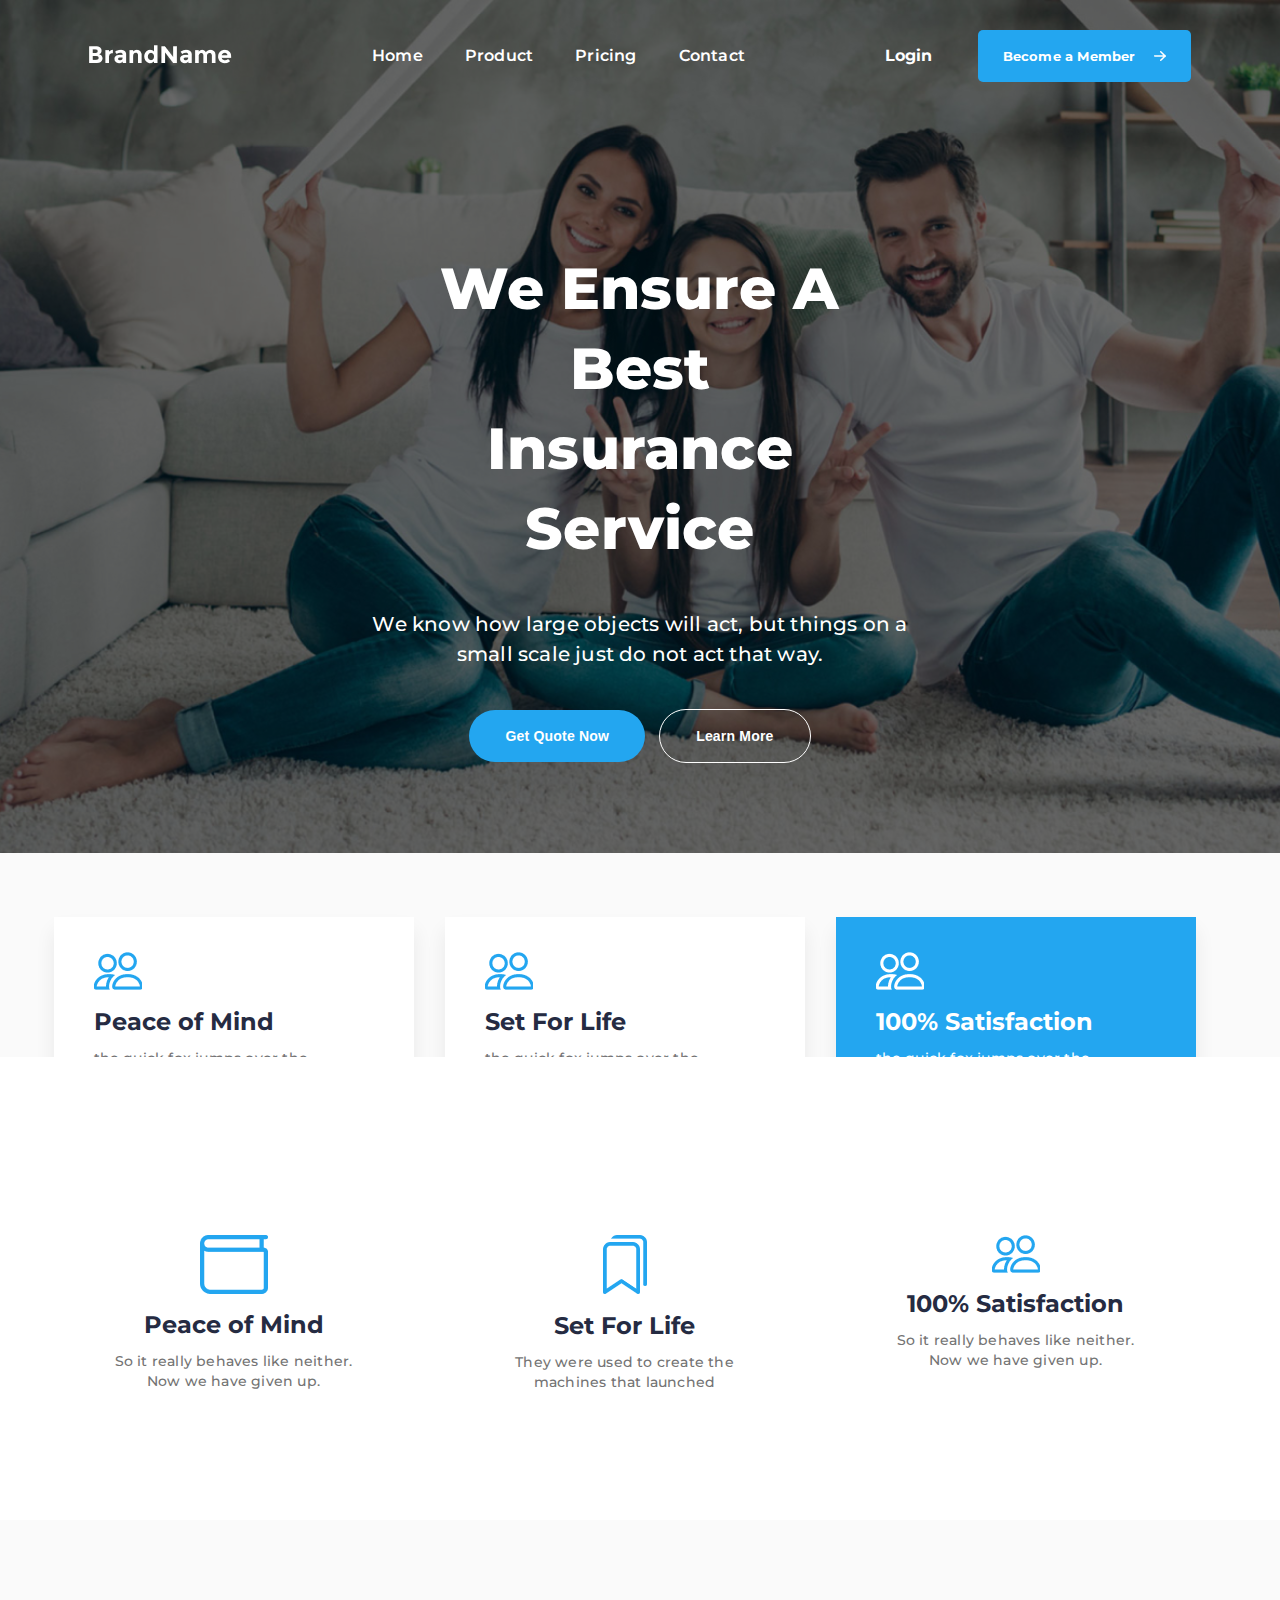
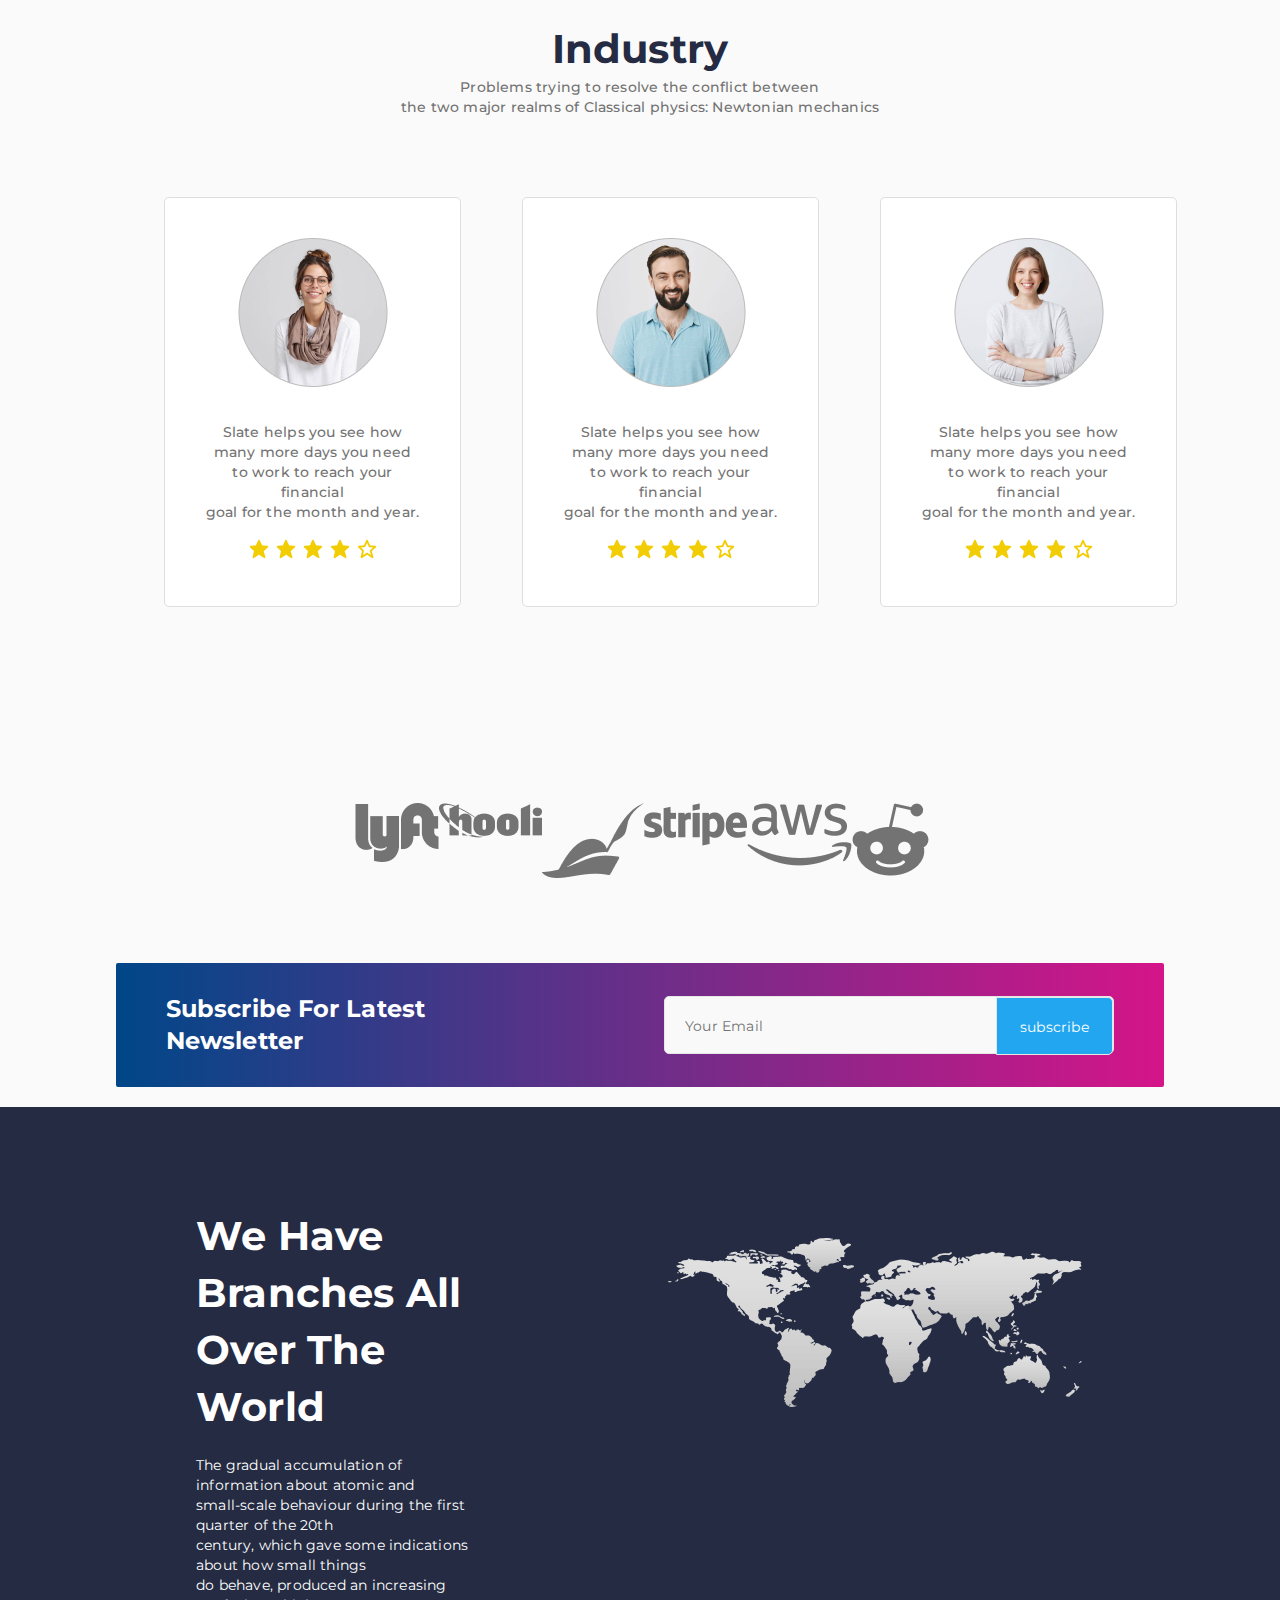
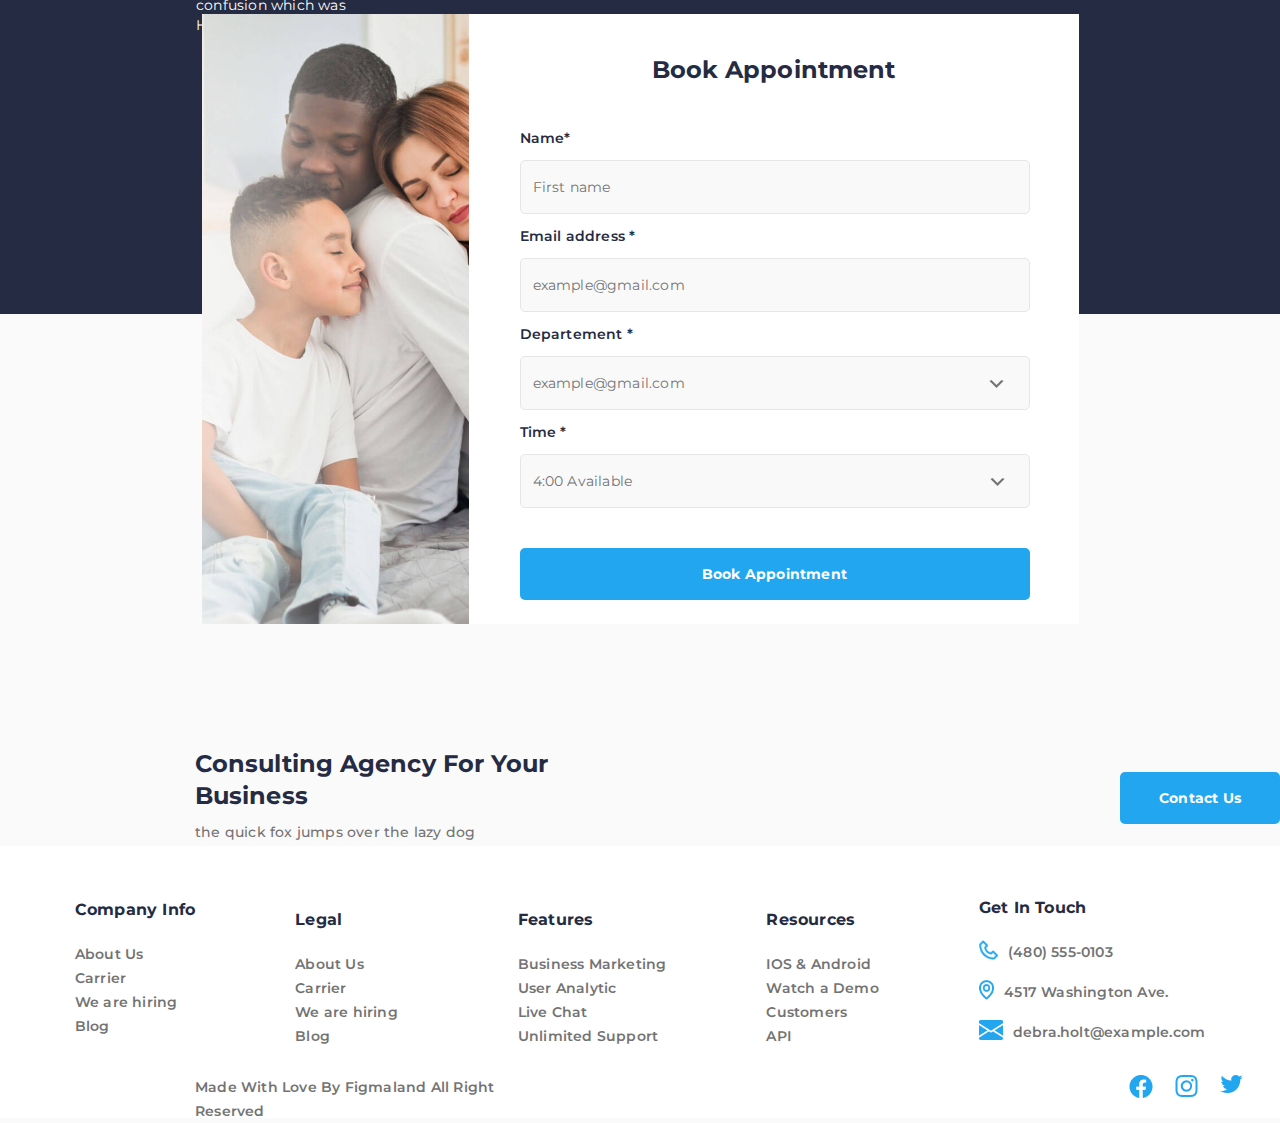
==== commit 4668994e: "responsive-update" ====
--- a/design-final-assignment/index.html
+++ b/design-final-assignment/index.html
@@ -35,6 +35,23 @@
           </button>
         </div>
       </nav>
+
+      <div class="mobile-nav">
+          <div class="brandname">
+            BrandName
+          </div>
+          <div class="icon">
+            <div class="icon-nav nav-search">
+              <img src="./images/icon/search.png" alt="">
+            </div>
+            <div class="icon-nav nav-cart">
+              <img src="./images/icon/shopping.png" alt="">
+            </div>
+            <div class="icon-nav nav-icon">
+              <img src="./images/icon/burger-menue.png" alt="">
+            </div>
+          </div>
+      </div>
 <!-- first section -->
       <div class="content">
          <h1 class="content__primary">We Ensure A Best <br/>Insurance Service</h1>
@@ -312,18 +329,19 @@
             </ul> 
            </div>
         </div>
+          <!-- last part -->
+       <div class="last">
+        <div class="last__content">Made With Love By Figmaland All Right Reserved </div>
+        <div class="last__icons">
+        
+            <div class="space"><img src="./images/icon/facebook.png" alt=""></div>
+            <div class="space"><img src="./images/icon/instagram.png" alt=""></div>
+            <div class="space"><img src="./images/icon/twitter.png" alt=""></div>
+ 
+        </div>
+      </div>
        </footer>
-       <!-- last part -->
-       <div class="last">
-         <div class="last__content">Made With Love By Figmaland All Right Reserved </div>
-         <div class="last__icons">
-         
-             <div class="space"><img src="./images/icon/facebook.png" alt=""></div>
-             <div class="space"><img src="./images/icon/instagram.png" alt=""></div>
-             <div class="space"><img src="./images/icon/twitter.png" alt=""></div>
-  
-         </div>
-       </div>
+     
 
     </main>
   </body>
--- a/design-final-assignment/style.css
+++ b/design-final-assignment/style.css
@@ -8,10 +8,11 @@
 }
 
 body {
-  font-size: 14px;
+  font-size: 16px;
   font-style: normal;
   box-sizing: border-box;
   background-color: #FAFAFA;
+  font-family: Montserrat;
 }
 
 .header {
@@ -19,7 +20,7 @@
   background-blend-mode: darken;
   height: 793px;
   padding: 30px;
-  font-family: Montserrat;
+  
   background-repeat: no-repeat;
   background-size: cover;
   color: #ffffff;
@@ -30,6 +31,10 @@
   display: flex;
   align-items: center;
   justify-content: space-around;
+}
+
+.mobile-nav{
+  display: none;
 }
 
 .menu {
@@ -63,6 +68,7 @@
   padding: 15px 25px;
   border: none;
   color: white;
+  font-family: Montserrat;
 }
 
 .signup__text {
@@ -83,6 +89,8 @@
   line-height: 80px;
   text-align: center;
   letter-spacing: 0.2px;
+  width: 45%;
+  margin: 0 auto;
 }
 
 .content__secondary {
@@ -132,10 +140,10 @@
   display: flex;
   justify-content: center;
   align-items: center;
-  margin-left: 23vh;
-  position: absolute;
   line-height: 20px;
   bottom: -100px;
+  margin: 0 auto;
+  margin-top: 154px;
 
 }
 
@@ -148,7 +156,7 @@
   box-shadow: 0px 13px 19px rgba(0, 0, 0, 0.07);
 }
 .h3__class {
-  font-family: Montserrat;
+  
   font-weight: bold;
   font-size: 24px;
   line-height: 32px;
@@ -157,7 +165,7 @@
 }
 
 .common__para {
-  font-family: Montserrat;
+  
   font-style: normal;
   font-weight: 500;
   font-size: 14px;
@@ -196,7 +204,7 @@
 
 .industry__main{
   text-align: center;
-  font-family: Montserrat;
+  
   font-style: normal;
   padding-top: 100px;
 }
@@ -238,7 +246,7 @@
 .review__content{
   padding-top: 30px;
   padding-bottom: 16px;
-  font-family: Montserrat;
+  
   font-style: normal;
   font-weight: 500;
   font-size: 14px;
@@ -250,7 +258,7 @@
   display: flex;
   justify-content:space-around;
   margin-bottom: 80px;
-  padding:0px 200px;
+  padding:0px 355px;
 }
  
 .logos__individuals{
@@ -270,7 +278,7 @@
 }
 
 .subscription__content{
-  font-family: Montserrat;
+  
   font-style: normal;
   font-weight: bold;
   font-size: 24px;
@@ -293,7 +301,7 @@
 }
 
 .email{
-  font-family: Montserrat;
+  
   font-style: normal;
   font-weight: normal;
   font-size: 14px;
@@ -312,7 +320,7 @@
   border-radius: 0px 5px 5px 0px;
 }
 .p{
-  font-family: Montserrat;
+  
   font-style: normal;
   font-weight: normal;
   font-size: 14px;
@@ -332,7 +340,7 @@
 }
 
 .branches__content{
-  font-family: Montserrat;
+  
   font-style: normal;
   letter-spacing: 0.2px;
   color: #FFFFFF;
@@ -366,11 +374,13 @@
   position: relative;
   margin-top: -300px;
   margin-bottom: 134px;
+  margin: 0 auto;
+  margin-top: -300px;
 }
 .appointment__form--header{
   width:610px;
   margin-top: 40px;
-  font-family: Montserrat;
+  
   text-align: center;
   font-weight: bold;
   font-size: 24px;
@@ -387,7 +397,7 @@
 }
 
 label{
-font-family: Montserrat;
+
 font-weight: 600;
 font-size: 14px;
 line-height: 24px;
@@ -404,7 +414,7 @@
   border: 1px solid #E6E6E6;
   box-sizing: border-box;
   border-radius: 5px;
-  font-family: Montserrat;
+  
   font-weight: normal;
   font-size: 14px;
   line-height: 28px;
@@ -422,7 +432,7 @@
 }
 
 .btn__submit--content{
-  font-family: Montserrat;
+  
   font-style: normal;
   font-weight: bold;
   font-size: 14px;
@@ -444,8 +454,11 @@
 .cnt{
   height: 142px;
   display: flex;
-  font-family: Montserrat;
-  font-style: normal;
+  
+  font-style: normal;
+  margin-top: 80px;
+  align-items: center;
+  justify-content: center;
 }
 
 .cnt-content{
@@ -495,7 +508,7 @@
 footer{
   height:272px;
   background-color: #ffffff;
-  font-family: Montserrat;
+  
   font-style: normal;
   line-height: 24px;
   letter-spacing: 0.2px;
@@ -507,7 +520,8 @@
 .footer-content{
   display: flex;
   padding-top: 50px;
-  padding-left: 195px;
+  justify-content: center;
+    align-items: center;
 }
 
 .heading{
@@ -539,7 +553,7 @@
 
 .last{
   display: flex;
-  font-family: Montserrat;
+  
   font-style: normal;
   font-weight: 600;
   font-size: 14px;
@@ -566,4 +580,4 @@
     height: 20px;
     margin-bottom: 20px;
     margin-right: 10px;
-}+}
--- a/design-final-assignment/responsive.css
+++ b/design-final-assignment/responsive.css
@@ -1,10 +1,247 @@
 @media only screen and (max-width: 600px) {
 
-.content__primary{
-    font-size: 40px;
+    body{
+        overflow-x: hidden;
+    }
+  .content__primary {
+    font-size: 32px;
+    line-height: 50px;
+    width: 80%;
+  }
+
+  .navbar {
+    display: none;
+  }
+
+  .mobile-nav {
+    display: block;
+    display: flex;
+    padding: 30px;
+    justify-content: space-between;
+    background-color: #ffffff;
+    color: black;
+    font-weight: bold;
+  }
+
+  .icon {
+    display: flex;
+  }
+
+  .icon-nav {
+    margin-right: 10px;
+  }
+
+  .content__buttons {
+    display: flex;
+    flex-direction: column;
+    align-items: center;
+  }
+  .button__quote,
+  .button__learn {
+    margin-bottom: 25px;
+    width: 60%;
+  }
+
+  .header {
+    height: auto;
+    padding: 0px;
+   
+  }
+
+  .header__foot {
+    flex-direction: column;
+    margin-top: 70px;
+    margin-bottom: 50px;
+  }
+
+  .card__peace {
+    margin-right: 0;
+    margin-bottom: 30px;
+  }
+
+  .peace__content {
+    flex-direction: column;
+    padding-top: 66px;
+    margin-top: 0;
+  }
+
+  .card__peace__content {
+    width: auto;
+    height: auto;
+    margin-right: 0;
+  }
+
+  .industry__main {
+    padding-top: 45px;
+  }
+
+  .industry__secondary {
+    padding: 45px 24px;
+  }
+
+  .review__section {
+    flex-direction: column;
+    padding-bottom: 100px;
+  }
+
+  .review__one {
+    margin: 0 auto;
+    margin-bottom: 30px;
+  }
+
+  .client__logos {
+    flex-direction: column;
+    padding: 0;
+    align-items: center;
+  }
+
+  .logos__individuals {
+    margin-bottom: 40px;
+  }
+
+  .subscription {
+    width: auto;
+    height: auto;
+    margin-bottom: 0;
+    flex-direction: column;
+  }
+
+  .subscription__content {
+    text-align: center;
+    padding: 30px;
+    padding-bottom: 0;
+  }
+
+  .subscription__email {
+    width: auto;
+    height: auto;
+  }
+
+  .branches__section {
+    height: auto;
+    display: flex;
+    flex-direction: column;
+  }
+
+  .branches__content {
+    padding: 60px 35px;
+  }
+
+  .branches__image {
+    margin: 0 auto;
+    text-align: center;
+    padding-bottom: 30px;
+  }
+
+  .branches__image > img {
+    height: 50%;
+    width: 50%;
+  }
+
+  .cnt {
+    height: auto;
+    display: flex;
+    text-align: center;
+    flex-direction: column;
+    margin-bottom: 60px;
+  }
+
+  .cnt-content {
+    padding: 0 80px;
+    margin-bottom: 50px;
+  }
+
+  .cnt-btn {
+    padding: 0;
+  }
+
+  .footer-content {
+    height: auto;
+    display: flex;
+    flex-direction: column;
+    align-items: flex-start;
+    padding-left: 40px;
+    background-color: white;
+  }
+
+  .footer-content > div {
+    margin-bottom: 30px;
+  }
+
+  .legal {
+    margin-left: 0;
+    margin-bottom: 20px;
+  }
+
+  .features {
+    margin-left: 0;
+  }
+
+  .resources {
+    margin-left: 0;
+  }
+
+  .touch {
+    margin-left: 0;
+  }
+
+  .last {
+    flex-direction: column;
+    align-items: center;
+  }
+
+  .last__content {
+    margin: 0;
+    padding-right: 0;
+    width: 65%;
+  }
+
+  .last__icons {
+    margin-top: 20px;
+    padding-bottom: 30px;
+  }
+
+  /* appointment  */
+  .appointment__section {
+    display: flex;
+    background: #ffffff;
+    margin: 333px;
+    margin-top: -300px;
+    margin-bottom: 134px;
+    margin: 0 auto;
+    flex-direction: column;
+    width: auto;
+    height: auto;
+  }
+
+  .appointment__img > img {
+    height: 340px;
+    object-fit: cover;
+    object-position: top;
+    width: 100%;
+  }
+
+  .appointment__form--header {
+    width: auto;
+  }
+
+  .appointment__form--content {
+    margin-left: 0;
+    padding-left: 30px;
+    height: auto;
+  }
+
+  .col-75 {
+    width: 66%;
+  }
+
+  .input__img,
+  .input__img1 {
+    margin-left: 0;
+  }
+
+  .btn__submit {
+    width: 66%;
+    margin-bottom: 30px;
+  }
 }
-.content__buttons{
-   display: flex;
-   direction: column;
-}
-}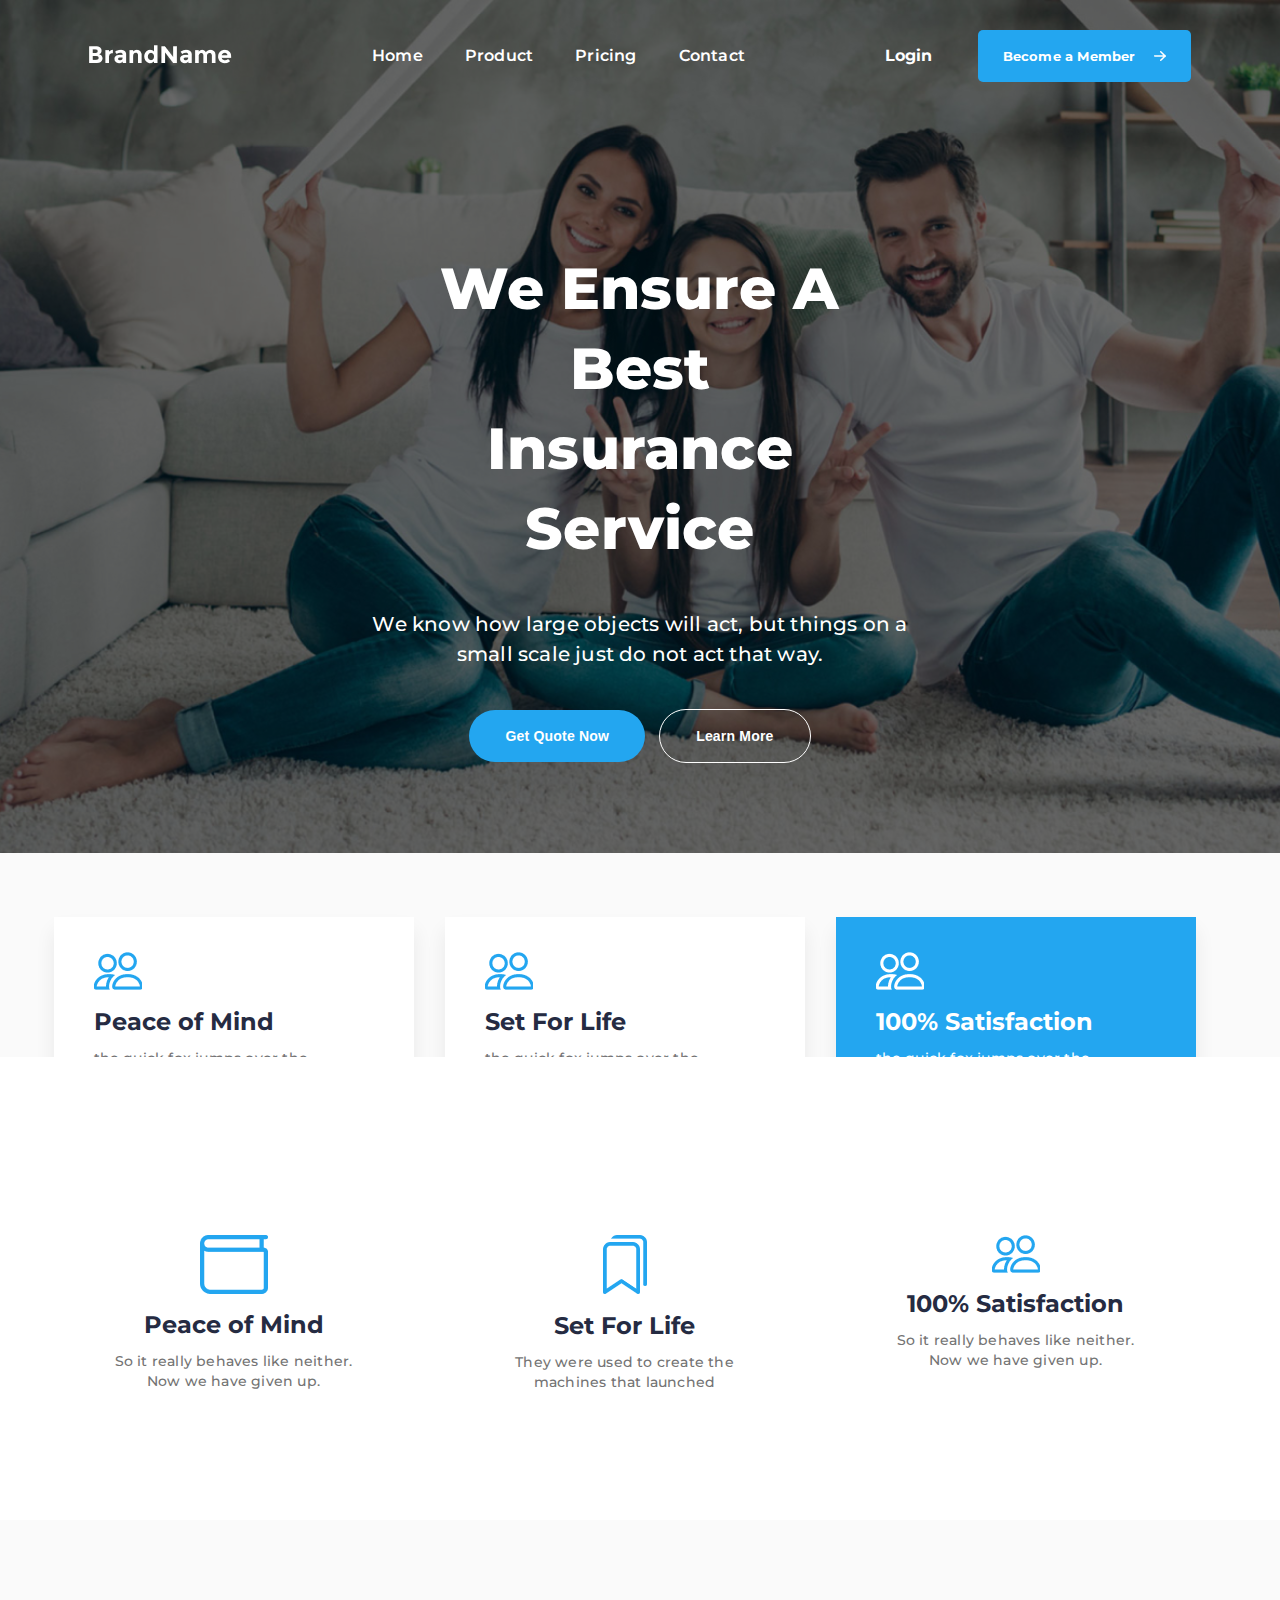
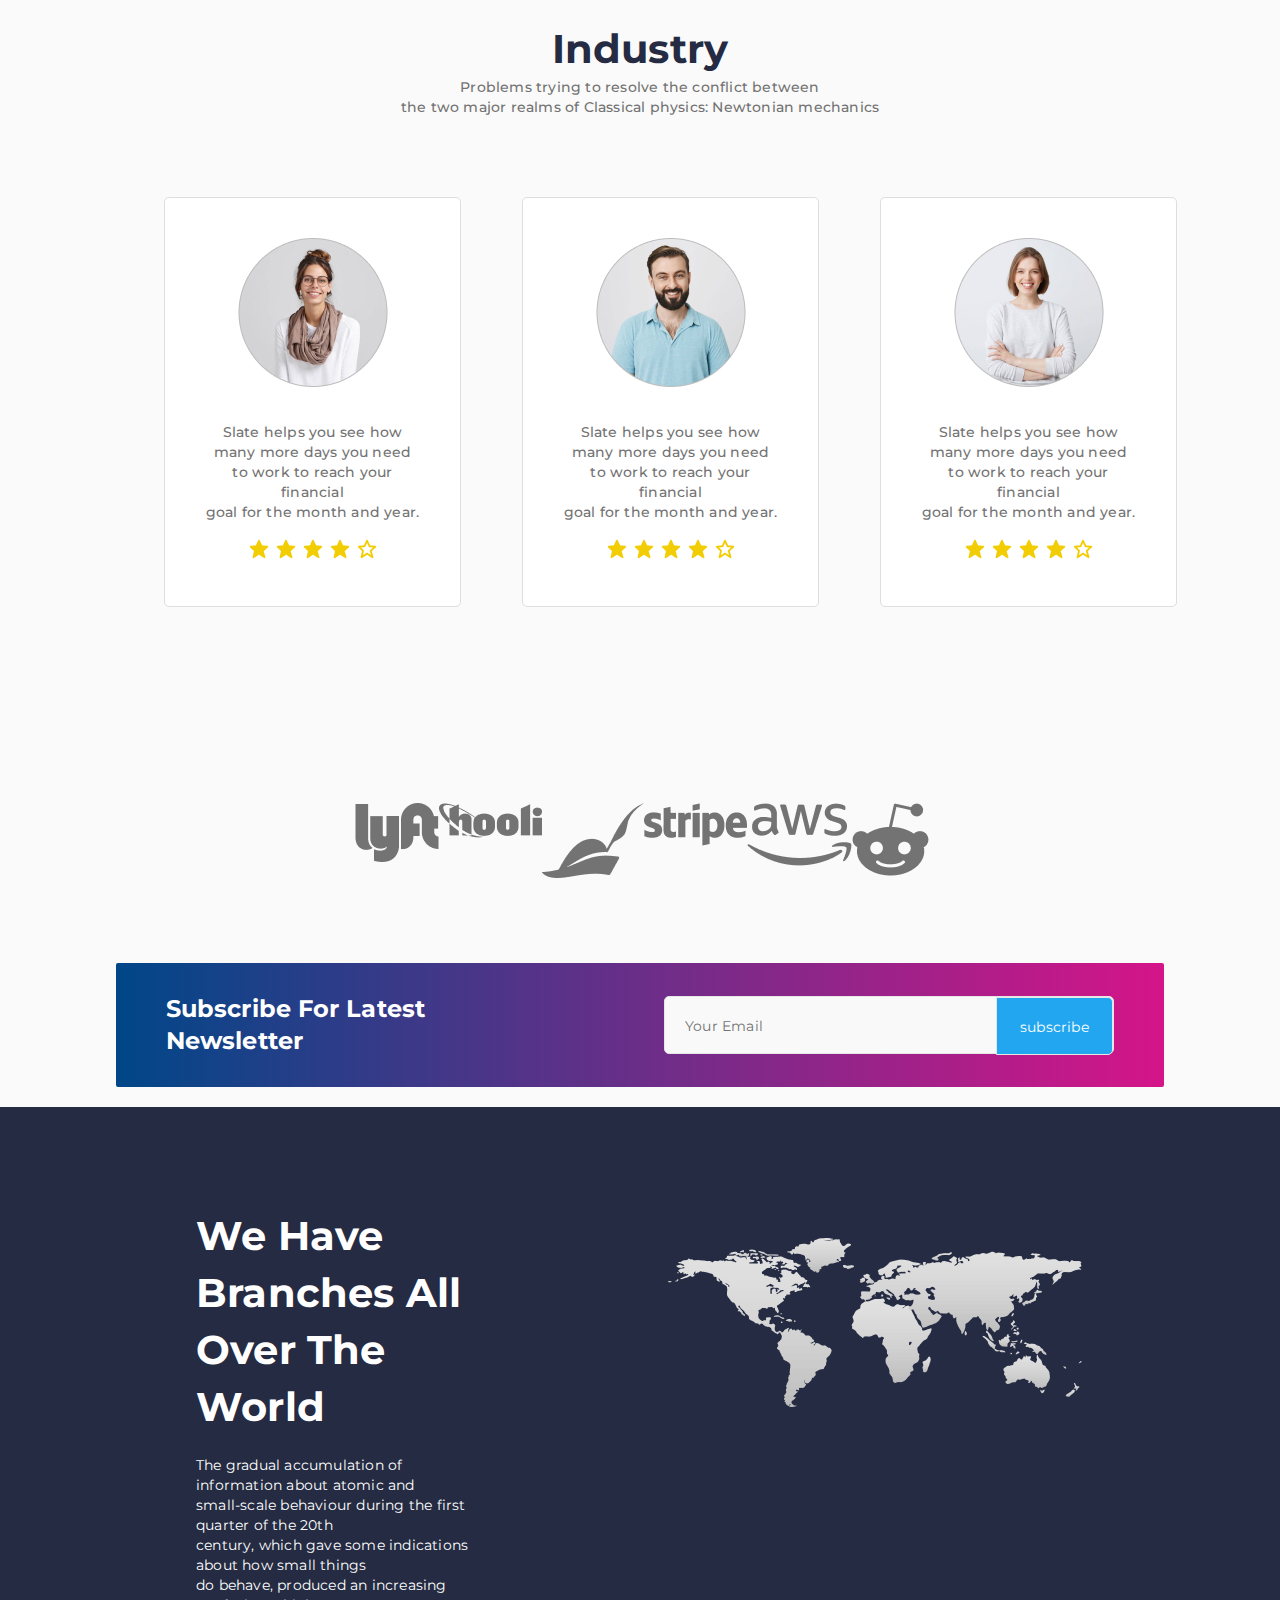
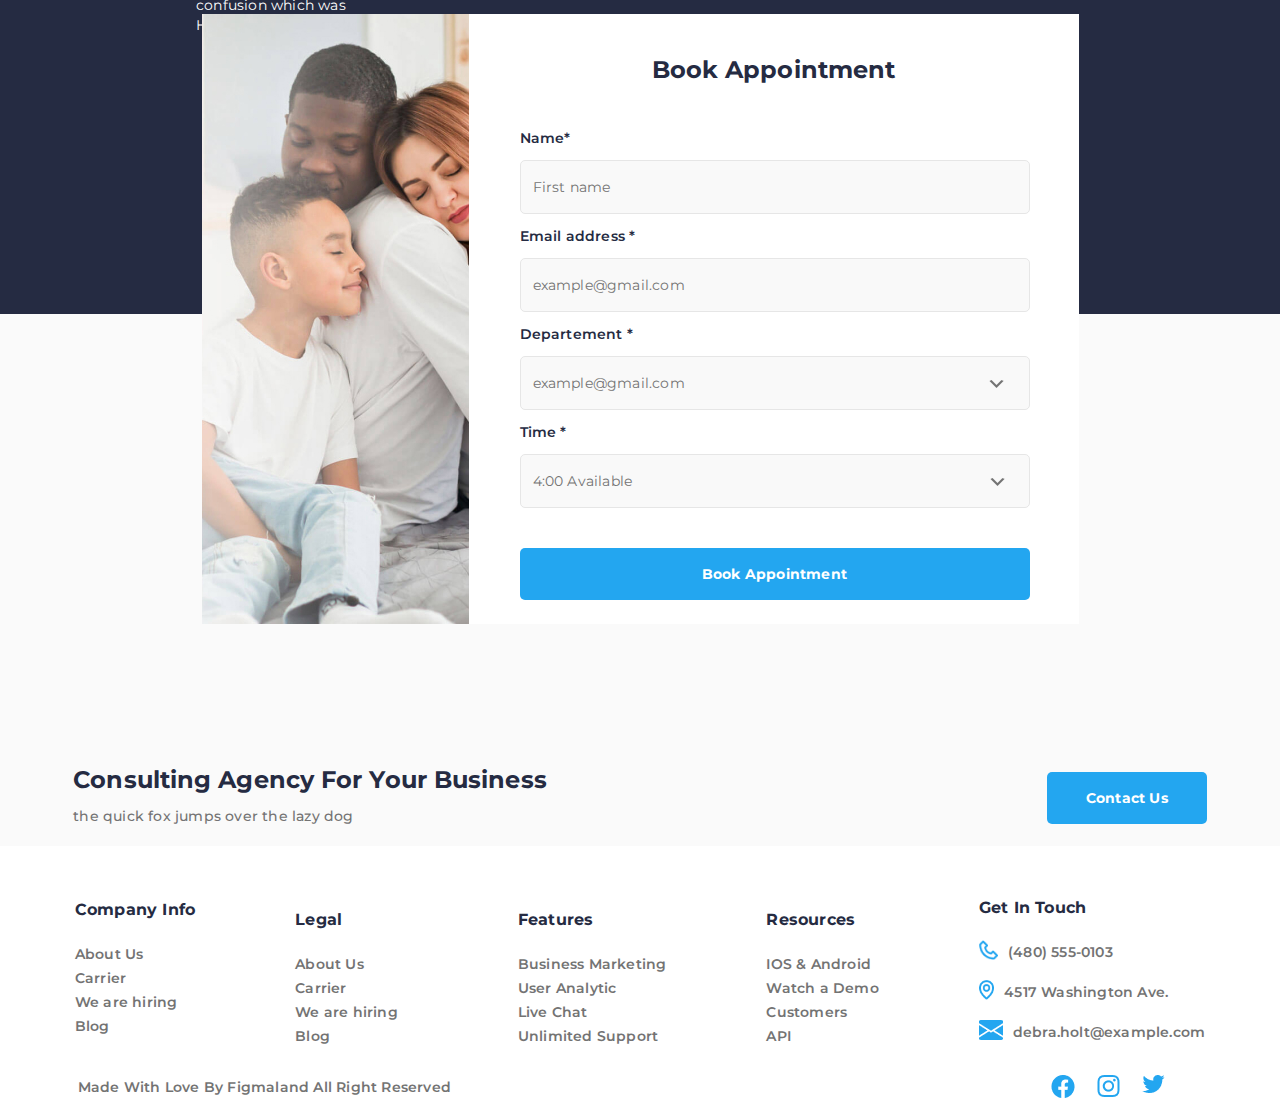
==== commit 30a02e7c: "final" ====
--- a/design-final-assignment/index.html
+++ b/design-final-assignment/index.html
@@ -337,6 +337,7 @@
             <div class="space"><img src="./images/icon/facebook.png" alt=""></div>
             <div class="space"><img src="./images/icon/instagram.png" alt=""></div>
             <div class="space"><img src="./images/icon/twitter.png" alt=""></div>
+            <div class="space hidden"><img src="./images/icon/youtube.png" alt=""></div>
  
         </div>
       </div>
--- a/design-final-assignment/style.css
+++ b/design-final-assignment/style.css
@@ -454,7 +454,6 @@
 .cnt{
   height: 142px;
   display: flex;
-  
   font-style: normal;
   margin-top: 80px;
   align-items: center;
@@ -463,7 +462,7 @@
 
 .cnt-content{
   padding-top: 40px;
-  padding-left: 195px;
+
 }
 
 .cnt__heading{
@@ -553,8 +552,8 @@
 
 .last{
   display: flex;
-  
-  font-style: normal;
+  font-style: normal;
+  justify-content: center;
   font-weight: 600;
   font-size: 14px;
   line-height: 24px;
@@ -564,7 +563,6 @@
 
 .last__content{
   padding-top: 15px;
-  margin-left: 195px;
   padding-right:600px;
 }
 .last__icons{
@@ -575,7 +573,9 @@
 .space{
   padding-right: 22px;
 }
-
+.hidden{
+  display: none;
+}
 .imgg{
     height: 20px;
     margin-bottom: 20px;
--- a/design-final-assignment/responsive.css
+++ b/design-final-assignment/responsive.css
@@ -244,4 +244,7 @@
     width: 66%;
     margin-bottom: 30px;
   }
+  .hidden{
+      display: block;
+  }
 }
